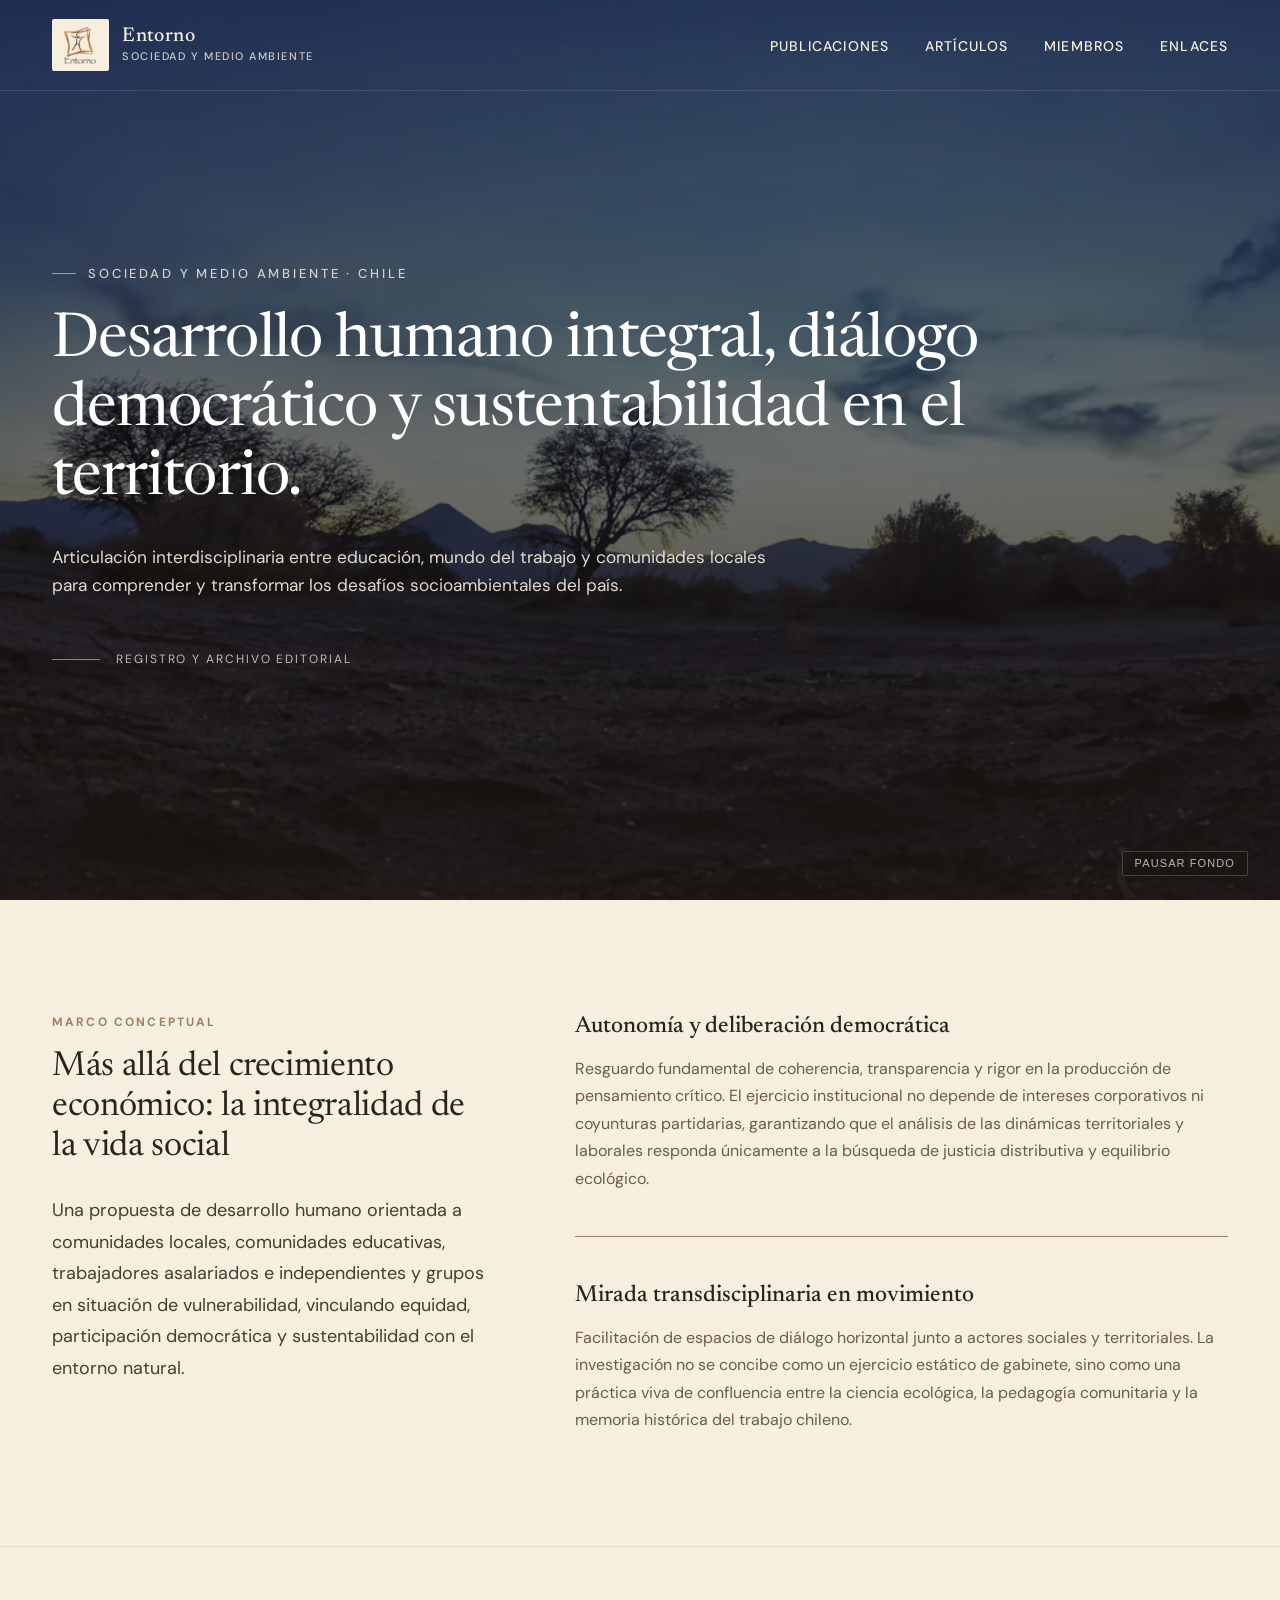
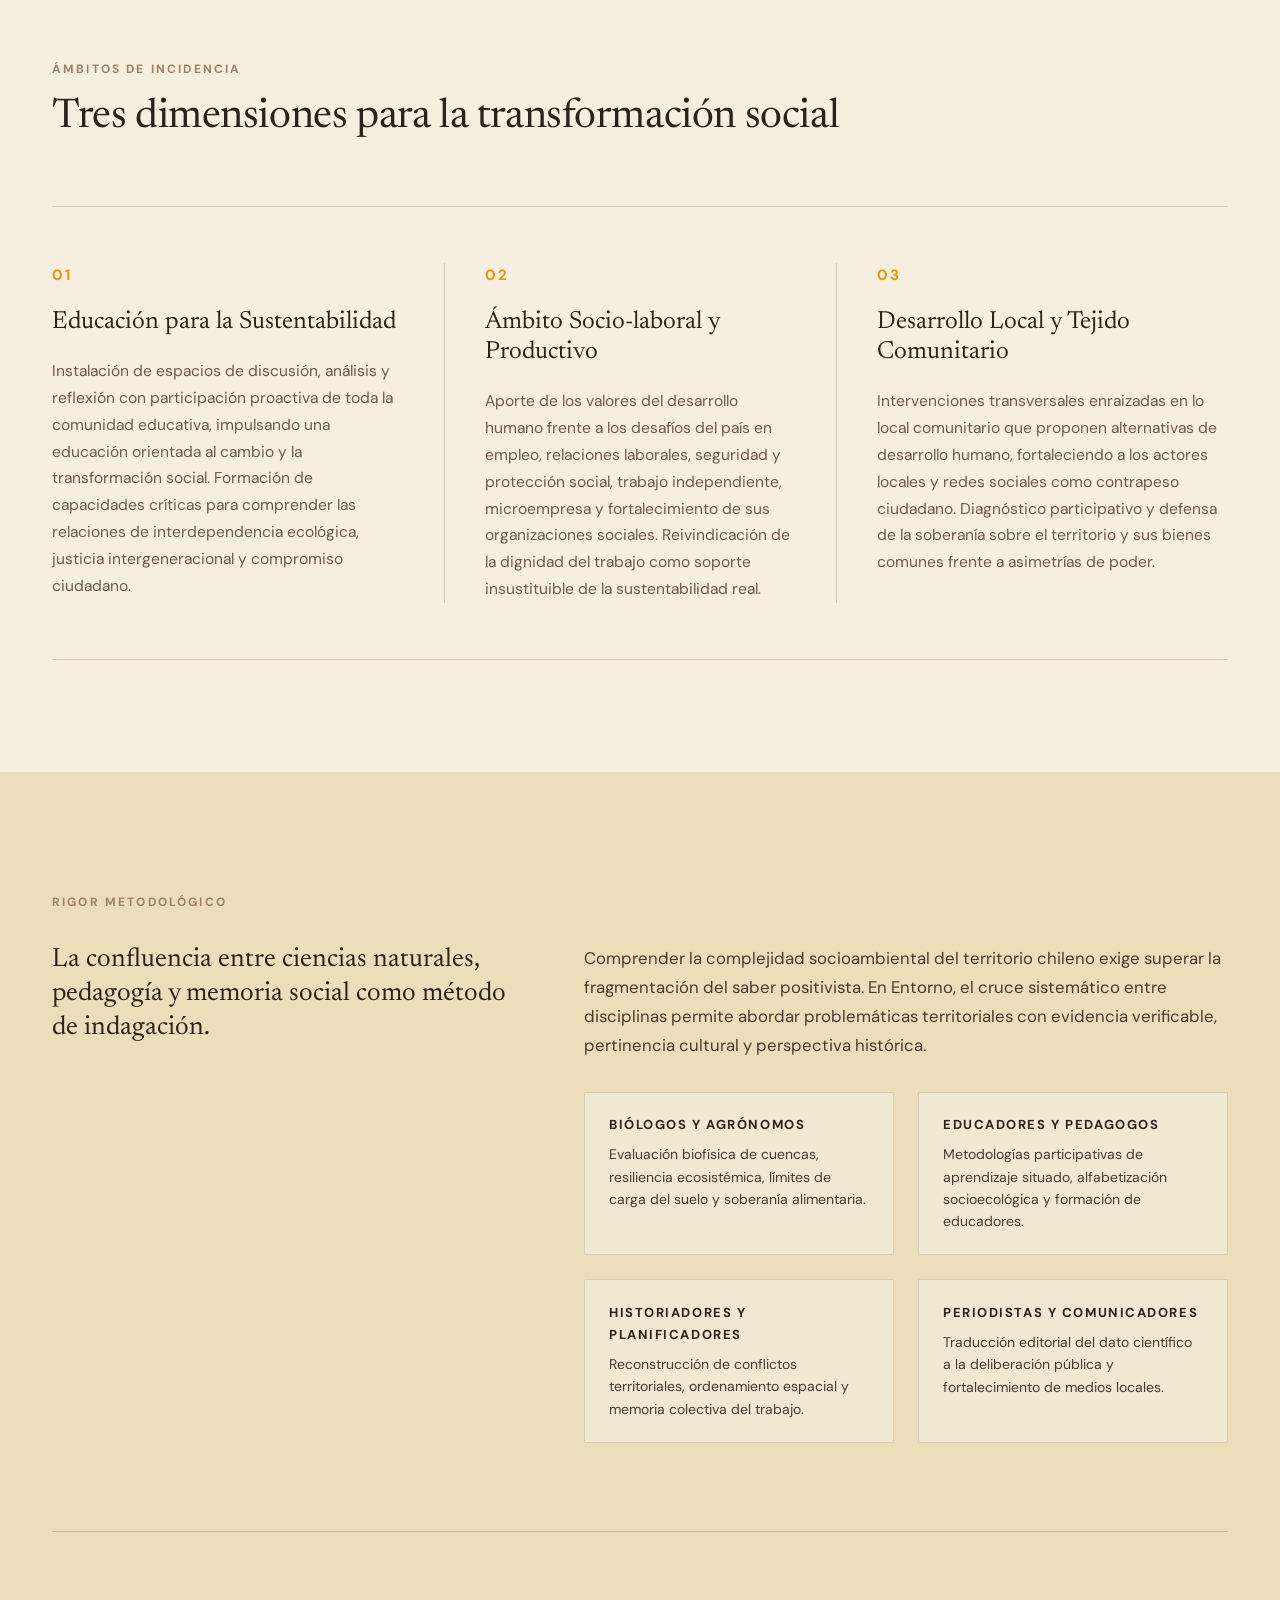
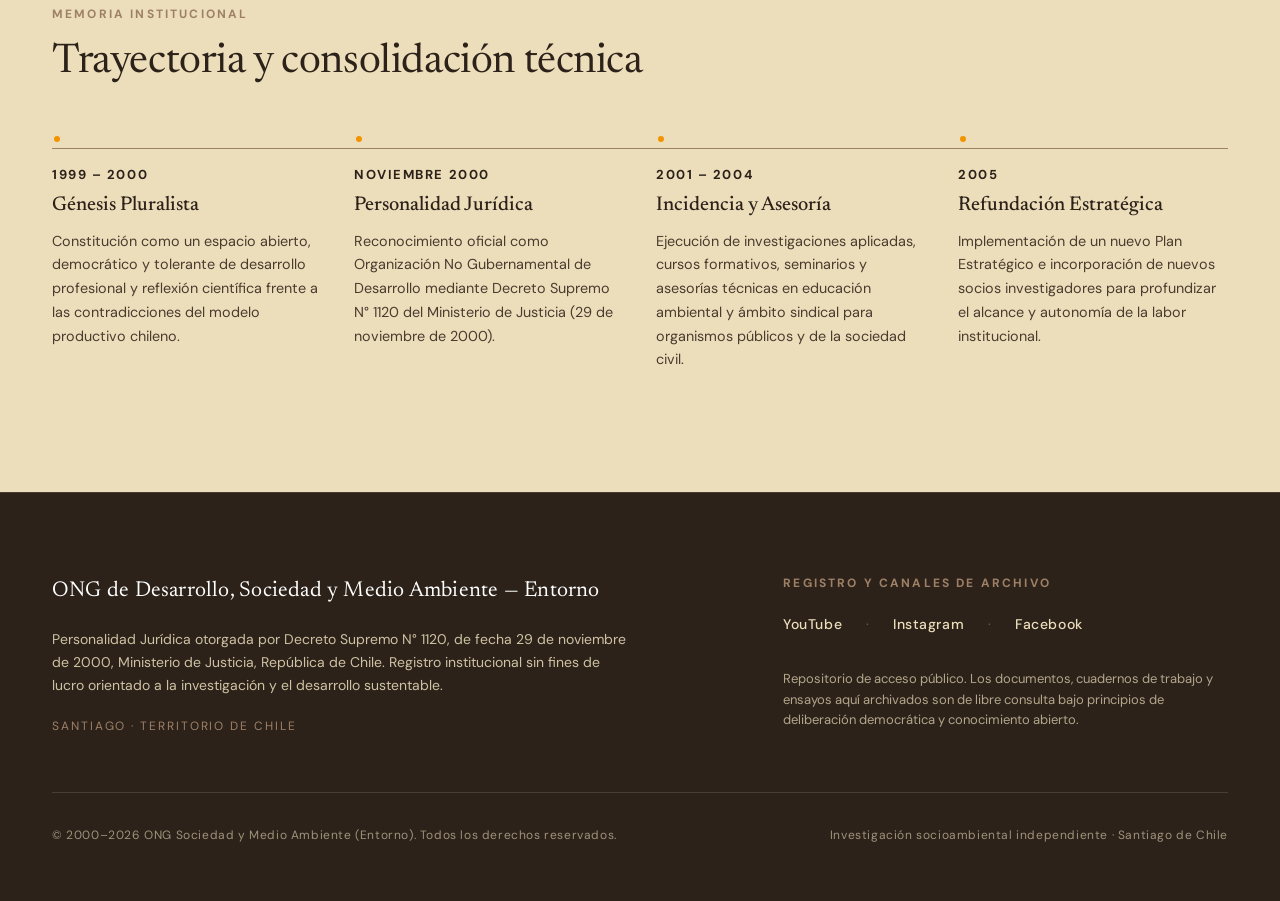
==== index.html @ 9762e9a4 "feat: sitio web estatico editorial para ONG Sociedad y Medio Ambiente (Entorno)" ====
<!DOCTYPE html>
<html lang="es">
<head>
  <meta charset="UTF-8">
  <meta name="viewport" content="width=device-width, initial-scale=1.0">
  <title>Entorno — ONG Sociedad y Medio Ambiente · Chile</title>
  <meta name="description" content="Espacio técnico y humano de articulación interdisciplinaria entre educación, mundo del trabajo y comunidades locales para la sustentabilidad y el desarrollo humano en Chile.">
  <link rel="stylesheet" href="css/estilos.css">
</head>
<body>

  <!-- Enlace accesible de salto al contenido -->
  <a href="#contenido-principal" class="skip-link">Saltar al contenido principal</a>

  <!-- NAVEGACIÓN STICKY CAMALEÓNICA -->
  <header class="header-editorial header-hero" role="banner">
    <div class="contenedor nav-inner">
      <a href="index.html" class="nav-marca" aria-label="Entorno - Sociedad y Medio Ambiente Chile, ir al inicio">
        <div class="placa-logo">
          <img src="imagenes/logo.png" alt="Logotipo Entorno Sociedad y Medio Ambiente" class="logo-entorno" width="38" height="42">
        </div>
        <div class="nombre-institucional">
          <span class="sigla-entorno">Entorno</span>
          <span class="leyenda-entorno">Sociedad y Medio Ambiente</span>
        </div>
      </a>

      <!-- Botón menú móvil -->
      <button class="btn-menu-movil" aria-label="Abrir menú de navegación" aria-expanded="false" aria-controls="menu-principal">
        <span></span>
        <span></span>
        <span></span>
      </button>

      <!-- Enlaces de navegación institucional -->
      <nav id="menu-principal" aria-label="Navegación principal">
        <ul class="nav-lista">
          <li><a href="publicaciones.html" class="nav-enlace">Publicaciones</a></li>
          <li><a href="articulos.html" class="nav-enlace">Artículos</a></li>
          <li><a href="miembros.html" class="nav-enlace">Miembros</a></li>
          <li><a href="enlaces.html" class="nav-enlace">Enlaces</a></li>
        </ul>
      </nav>
    </div>
  </header>

  <!-- CONTENIDO PRINCIPAL: 5 ACTOS -->
  <main id="contenido-principal">

    <!-- ACTO I: APERTURA ATMOSFÉRICA (HERO 100svh) -->
    <section class="seccion-hero" aria-label="Apertura institucional">
      <div class="hero-video-contenedor">
        <video class="hero-video" autoplay muted loop playsinline poster="">
          <source src="videos/san-pedro.webm" type="video/webm">
          Su navegador no soporta la reproducción de video HTML5.
        </video>
        <div class="hero-velo" aria-hidden="true"></div>
      </div>

      <div class="contenedor hero-contenido">
        <span class="hero-sobretitulo">SOCIEDAD Y MEDIO AMBIENTE · CHILE</span>
        <h1 class="hero-titular">
          Desarrollo humano integral, diálogo democrático y sustentabilidad en el territorio.
        </h1>
        <p class="hero-bajada">
          Articulación interdisciplinaria entre educación, mundo del trabajo y comunidades locales para comprender y transformar los desafíos socioambientales del país.
        </p>

        <div class="hero-indicador-lectura" aria-hidden="true">
          <span class="linea-indicador"></span>
          <span>Registro y archivo editorial</span>
        </div>
      </div>

      <!-- Control accesible para pausar/reanudar video -->
      <button id="btn-video-toggle" class="btn-video-control" aria-label="Pausar video de fondo">
        Pausar fondo
      </button>
    </section>

    <!-- ACTO II: MARCO CONCEPTUAL (Misión y Visión sin autorreferencialidad) -->
    <section class="seccion-marco" aria-labelledby="titulo-marco">
      <div class="contenedor">
        <div class="grid-marco">
          
          <!-- Columna izquierda: El Horizonte (Misión) -->
          <div class="col-horizonte">
            <span class="sobretitulo-editorial">MARCO CONCEPTUAL</span>
            <h2 id="titulo-marco" class="titulo-horizonte">
              Más allá del crecimiento económico: la integralidad de la vida social
            </h2>
            <p class="texto-mision-sintesis">
              Una propuesta de desarrollo humano orientada a comunidades locales, comunidades educativas, trabajadores asalariados e independientes y grupos en situación de vulnerabilidad, vinculando equidad, participación democrática y sustentabilidad con el entorno natural.
            </p>
          </div>

          <!-- Columna derecha: El Enfoque (Visión) -->
          <div class="col-enfoque">
            <div class="bloque-enfoque">
              <h3 class="titulo-enfoque">Autonomía y deliberación democrática</h3>
              <p class="texto-enfoque">
                Resguardo fundamental de coherencia, transparencia y rigor en la producción de pensamiento crítico. El ejercicio institucional no depende de intereses corporativos ni coyunturas partidarias, garantizando que el análisis de las dinámicas territoriales y laborales responda únicamente a la búsqueda de justicia distributiva y equilibrio ecológico.
              </p>
            </div>

            <div class="bloque-enfoque">
              <h3 class="titulo-enfoque">Mirada transdisciplinaria en movimiento</h3>
              <p class="texto-enfoque">
                Facilitación de espacios de diálogo horizontal junto a actores sociales y territoriales. La investigación no se concibe como un ejercicio estático de gabinete, sino como una práctica viva de confluencia entre la ciencia ecológica, la pedagogía comunitaria y la memoria histórica del trabajo chileno.
              </p>
            </div>
          </div>

        </div>
      </div>
    </section>

    <!-- ACTO III: ÁMBITOS DE INCIDENCIA (Los 3 Objetivos Estratégicos) -->
    <section class="seccion-incidencia" aria-labelledby="titulo-incidencia">
      <div class="contenedor">
        <div class="cabecera-seccion">
          <span class="sobretitulo-editorial">ÁMBITOS DE INCIDENCIA</span>
          <h2 id="titulo-incidencia" class="titulo-seccion">
            Tres dimensiones para la transformación social
          </h2>
        </div>

        <div class="triptico-incidencia">
          
          <!-- Dimensión 01 -->
          <article class="col-incidencia">
            <span class="num-incidencia">01</span>
            <h3 class="titulo-incidencia">Educación para la Sustentabilidad</h3>
            <p class="texto-incidencia">
              Instalación de espacios de discusión, análisis y reflexión con participación proactiva de toda la comunidad educativa, impulsando una educación orientada al cambio y la transformación social. Formación de capacidades críticas para comprender las relaciones de interdependencia ecológica, justicia intergeneracional y compromiso ciudadano.
            </p>
          </article>

          <!-- Dimensión 02 -->
          <article class="col-incidencia">
            <span class="num-incidencia">02</span>
            <h3 class="titulo-incidencia">Ámbito Socio-laboral y Productivo</h3>
            <p class="texto-incidencia">
              Aporte de los valores del desarrollo humano frente a los desafíos del país en empleo, relaciones laborales, seguridad y protección social, trabajo independiente, microempresa y fortalecimiento de sus organizaciones sociales. Reivindicación de la dignidad del trabajo como soporte insustituible de la sustentabilidad real.
            </p>
          </article>

          <!-- Dimensión 03 -->
          <article class="col-incidencia">
            <span class="num-incidencia">03</span>
            <h3 class="titulo-incidencia">Desarrollo Local y Tejido Comunitario</h3>
            <p class="texto-incidencia">
              Intervenciones transversales enraizadas en lo local comunitario que proponen alternativas de desarrollo humano, fortaleciendo a los actores locales y redes sociales como contrapeso ciudadano. Diagnóstico participativo y defensa de la soberanía sobre el territorio y sus bienes comunes frente a asimetrías de poder.
            </p>
          </article>

        </div>
      </div>
    </section>

    <!-- ACTO IV: CONVERGENCIA DISCIPLINARIA Y TRAYECTORIA (Historia) -->
    <section class="seccion-historia" aria-labelledby="titulo-historia">
      <div class="contenedor">
        
        <!-- Bloque Superior: Convergencia Interdisciplinaria -->
        <div class="bloque-convergencia">
          <span class="sobretitulo-editorial">RIGOR METODOLÓGICO</span>
          <div class="grid-convergencia">
            <div>
              <h2 id="titulo-historia" class="texto-convergencia-intro">
                La confluencia entre ciencias naturales, pedagogía y memoria social como método de indagación.
              </h2>
            </div>
            <div>
              <p style="font-size: 1.05rem; line-height: 1.72; color: var(--tinta-secundaria); margin-bottom: 2rem;">
                Comprender la complejidad socioambiental del territorio chileno exige superar la fragmentación del saber positivista. En Entorno, el cruce sistemático entre disciplinas permite abordar problemáticas territoriales con evidencia verificable, pertinencia cultural y perspectiva histórica.
              </p>

              <div class="disciplinas-mosaico">
                <div class="item-disciplina">
                  <h3 class="item-disciplina-titulo">Biólogos y Agrónomos</h3>
                  <p class="item-disciplina-desc">Evaluación biofísica de cuencas, resiliencia ecosistémica, límites de carga del suelo y soberanía alimentaria.</p>
                </div>
                <div class="item-disciplina">
                  <h3 class="item-disciplina-titulo">Educadores y Pedagogos</h3>
                  <p class="item-disciplina-desc">Metodologías participativas de aprendizaje situado, alfabetización socioecológica y formación de educadores.</p>
                </div>
                <div class="item-disciplina">
                  <h3 class="item-disciplina-titulo">Historiadores y Planificadores</h3>
                  <p class="item-disciplina-desc">Reconstrucción de conflictos territoriales, ordenamiento espacial y memoria colectiva del trabajo.</p>
                </div>
                <div class="item-disciplina">
                  <h3 class="item-disciplina-titulo">Periodistas y Comunicadores</h3>
                  <p class="item-disciplina-desc">Traducción editorial del dato científico a la deliberación pública y fortalecimiento de medios locales.</p>
                </div>
              </div>
            </div>
          </div>
        </div>

        <!-- Bloque Inferior: Línea de Tiempo Institucional -->
        <div class="bloque-trayectoria">
          <span class="sobretitulo-editorial">MEMORIA INSTITUCIONAL</span>
          <h2 class="titulo-seccion" style="margin-bottom: 1rem;">
            Trayectoria y consolidación técnica
          </h2>

          <div class="timeline-editorial">
            
            <!-- Hito 1 -->
            <div class="hito-item">
              <span class="hito-punto" aria-hidden="true"></span>
              <time class="hito-epoca">1999 – 2000</time>
              <h3 class="hito-titulo">Génesis Pluralista</h3>
              <p class="hito-desc">
                Constitución como un espacio abierto, democrático y tolerante de desarrollo profesional y reflexión científica frente a las contradicciones del modelo productivo chileno.
              </p>
            </div>

            <!-- Hito 2 -->
            <div class="hito-item">
              <span class="hito-punto" aria-hidden="true"></span>
              <time class="hito-epoca">Noviembre 2000</time>
              <h3 class="hito-titulo">Personalidad Jurídica</h3>
              <p class="hito-desc">
                Reconocimiento oficial como Organización No Gubernamental de Desarrollo mediante Decreto Supremo N° 1120 del Ministerio de Justicia (29 de noviembre de 2000).
              </p>
            </div>

            <!-- Hito 3 -->
            <div class="hito-item">
              <span class="hito-punto" aria-hidden="true"></span>
              <time class="hito-epoca">2001 – 2004</time>
              <h3 class="hito-titulo">Incidencia y Asesoría</h3>
              <p class="hito-desc">
                Ejecución de investigaciones aplicadas, cursos formativos, seminarios y asesorías técnicas en educación ambiental y ámbito sindical para organismos públicos y de la sociedad civil.
              </p>
            </div>

            <!-- Hito 4 -->
            <div class="hito-item">
              <span class="hito-punto" aria-hidden="true"></span>
              <time class="hito-epoca">2005</time>
              <h3 class="hito-titulo">Refundación Estratégica</h3>
              <p class="hito-desc">
                Implementación de un nuevo Plan Estratégico e incorporación de nuevos socios investigadores para profundizar el alcance y autonomía de la labor institucional.
              </p>
            </div>

          </div>
        </div>

      </div>
    </section>

  </main>

  <!-- ACTO V: COLOFÓN INSTITUCIONAL (Footer) -->
  <footer class="colofon-institucional" role="contentinfo">
    <div class="contenedor">
      <div class="grid-colofon">
        
        <!-- Izquierda: Identidad legal y referencia jurídica -->
        <div class="colofon-legal">
          <p class="colofon-nombre-legal">ONG de Desarrollo, Sociedad y Medio Ambiente — Entorno</p>
          <p class="colofon-decreto">
            Personalidad Jurídica otorgada por Decreto Supremo N° 1120, de fecha 29 de noviembre de 2000, Ministerio de Justicia, República de Chile. Registro institucional sin fines de lucro orientado a la investigación y el desarrollo sustentable.
          </p>
          <span class="colofon-ubicacion">Santiago · Territorio de Chile</span>
        </div>

        <!-- Derecha: Enlaces textuales sobrios a registros y archivo -->
        <div class="colofon-archivo">
          <span class="colofon-archivo-titulo">Registro y Canales de Archivo</span>
          <ul class="colofon-enlaces-lista">
            <li>
              <a href="https://www.youtube.com" target="_blank" rel="noopener noreferrer" class="colofon-enlace">YouTube</a>
            </li>
            <li class="colofon-separador-textual" aria-hidden="true">·</li>
            <li>
              <a href="https://www.instagram.com" target="_blank" rel="noopener noreferrer" class="colofon-enlace">Instagram</a>
            </li>
            <li class="colofon-separador-textual" aria-hidden="true">·</li>
            <li>
              <a href="https://www.facebook.com/ongentorno" target="_blank" rel="noopener noreferrer" class="colofon-enlace">Facebook</a>
            </li>
          </ul>
          <p class="colofon-declaracion">
            Repositorio de acceso público. Los documentos, cuadernos de trabajo y ensayos aquí archivados son de libre consulta bajo principios de deliberación democrática y conocimiento abierto.
          </p>
        </div>

      </div>

      <div class="colofon-inferior">
        <span>© 2000–2026 ONG Sociedad y Medio Ambiente (Entorno). Todos los derechos reservados.</span>
        <span>Investigación socioambiental independiente · Santiago de Chile</span>
      </div>
    </div>
  </footer>

  <script src="js/script.js"></script>
</body>
</html>
---- css/estilos.css ----
/* ==========================================================================
   ONG SOCIEDAD Y MEDIO AMBIENTE (ENTORNO) — CHILE
   Sistema de Diseño Editorial e Institucional
   ========================================================================== */

/* --------------------------------------------------------------------------
   01. FUENTES TIPOGRÁFICAS (Google Fonts)
   - Newsreader: Titulares y tesis narrativas (400, 500, regular e itálica)
   - DM Sans: Menú, cuerpo de lectura, metadatos y colofón (400, 500, 700)
   -------------------------------------------------------------------------- */
@import url('https://fonts.googleapis.com/css2?family=DM+Sans:ital,opsz,wght@0,9..40,400;0,9..40,500;0,9..40,700;1,9..40,400;1,9..40,500&family=Newsreader:ital,opsz,wght@0,6..72,400;0,6..72,500;1,6..72,400;1,6..72,500&display=swap');

/* --------------------------------------------------------------------------
   02. VARIABLES Y SISTEMA CROMÁTICO
   -------------------------------------------------------------------------- */
:root {
  /* Paleta cromática oficial */
  --bg-papel: #F6EFE0;
  --bg-beige: #ECDEBB;
  --tinta-oscura: #2C221A;
  --cafe-estructura: #9E8066;
  --naranja-acento: #F29400;
  --velo-hero: rgba(28, 22, 17, 0.56);

  /* Derivados tonales y estructurales */
  --tinta-secundaria: #4A3B2F;
  --tinta-atenuada: #6E5A4B;
  --linea-fina: rgba(158, 128, 102, 0.35);
  --linea-suave: rgba(158, 128, 102, 0.18);
  --linea-oscura: rgba(44, 34, 26, 0.2);
  --nav-scrolled-bg: rgba(246, 239, 224, 0.94);
  --placa-borde: rgba(158, 128, 102, 0.28);

  /* Tipografía */
  --font-serif: 'Newsreader', Georgia, Garamond, serif;
  --font-sans: 'DM Sans', -apple-system, BlinkMacSystemFont, 'Segoe UI', Roboto, Helvetica, Arial, sans-serif;

  /* Contenedores y ritmos espaciales */
  --container-ancho: 1240px;
  --container-pad: 2rem;
  --nav-altura: 78px;
  --transicion-base: 0.35s cubic-bezier(0.16, 1, 0.3, 1);
}

/* --------------------------------------------------------------------------
   03. RESET Y ESTILOS BASE
   -------------------------------------------------------------------------- */
*, *::before, *::after {
  box-sizing: border-box;
  margin: 0;
  padding: 0;
}

html {
  font-size: 16px;
  scroll-behavior: smooth;
  -webkit-text-size-adjust: 100%;
}

body {
  background-color: var(--bg-papel);
  color: var(--tinta-oscura);
  font-family: var(--font-sans);
  font-size: 1.0625rem;
  line-height: 1.68;
  font-weight: 400;
  text-rendering: optimizeLegibility;
  -webkit-font-smoothing: antialiased;
  -moz-osx-font-smoothing: grayscale;
}

img, video {
  max-width: 100%;
  height: auto;
  display: block;
}

a {
  color: inherit;
  text-decoration: none;
  transition: color var(--transicion-base);
}

/* Contenedor centralizado */
.contenedor {
  width: 100%;
  max-width: var(--container-ancho);
  margin-left: auto;
  margin-right: auto;
  padding-left: var(--container-pad);
  padding-right: var(--container-pad);
}

/* Enlace accesible para saltar al contenido principal */
.skip-link {
  position: absolute;
  top: -100px;
  left: 1.5rem;
  background-color: var(--tinta-oscura);
  color: var(--bg-papel);
  padding: 0.75rem 1.25rem;
  z-index: 9999;
  font-size: 0.875rem;
  font-weight: 500;
  border-radius: 2px;
  transition: top 0.2s ease;
}

.skip-link:focus {
  top: 1.5rem;
}

/* --------------------------------------------------------------------------
   04. NAVEGACIÓN STICKY CAMALEÓNICA
   -------------------------------------------------------------------------- */
.header-editorial {
  position: fixed;
  top: 0;
  left: 0;
  right: 0;
  z-index: 1000;
  width: 100%;
  transition: background-color var(--transicion-base),
              border-color var(--transicion-base),
              backdrop-filter var(--transicion-base),
              padding var(--transicion-base),
              box-shadow var(--transicion-base);
  padding: 1.2rem 0;
  border-bottom: 1px solid transparent;
}

.header-editorial .nav-inner {
  display: flex;
  align-items: center;
  justify-content: space-between;
}

/* Logo institucional y placa editorial */
.nav-marca {
  display: inline-flex;
  align-items: center;
  gap: 0.85rem;
  text-decoration: none;
}

.placa-logo {
  display: inline-flex;
  align-items: center;
  justify-content: center;
  background-color: var(--bg-papel);
  border-radius: 2px;
  padding: 6px 10px;
  border: 1px solid var(--placa-borde);
  box-shadow: 0 1px 3px rgba(44, 34, 26, 0.08);
  transition: background-color var(--transicion-base),
              border-color var(--transicion-base),
              box-shadow var(--transicion-base);
}

.logo-entorno {
  height: 38px;
  width: auto;
  display: block;
  transition: filter var(--transicion-base);
}

.nombre-institucional {
  display: flex;
  flex-direction: column;
}

.sigla-entorno {
  font-family: var(--font-serif);
  font-size: 1.25rem;
  font-weight: 500;
  line-height: 1.1;
  letter-spacing: 0.02em;
}

.leyenda-entorno {
  font-size: 0.6875rem;
  text-transform: uppercase;
  letter-spacing: 0.14em;
  font-weight: 500;
  opacity: 0.8;
}

/* Lista de navegación */
.nav-lista {
  display: flex;
  align-items: center;
  gap: 2.25rem;
  list-style: none;
}

.nav-enlace {
  font-family: var(--font-sans);
  font-size: 0.875rem;
  font-weight: 500;
  text-transform: uppercase;
  letter-spacing: 0.08em;
  position: relative;
  padding: 0.5rem 0;
  transition: color var(--transicion-base);
}

/* Indicador sutil de hover y activo (punto o subrayado fino en naranja) */
.nav-enlace::after {
  content: '';
  position: absolute;
  bottom: 0;
  left: 0;
  width: 0;
  height: 2px;
  background-color: var(--naranja-acento);
  transition: width var(--transicion-base);
}

.nav-enlace:hover::after,
.nav-enlace.activo::after {
  width: 100%;
}

.nav-enlace.activo {
  font-weight: 700;
}

/* Estado transparente sobre Hero (por defecto en index.html) */
.header-hero {
  background-color: transparent;
  border-bottom: 1px solid rgba(246, 239, 224, 0.12);
  color: #F6EFE0;
}

.header-hero .placa-logo {
  background-color: var(--bg-papel);
  border-color: rgba(246, 239, 224, 0.3);
}

.header-hero .logo-entorno {
  /* Sobre la placa clara del hero el logo se mantiene limpio */
}

.header-hero .nav-enlace {
  color: #F6EFE0;
}

.header-hero .nav-enlace:hover {
  color: #FFFFFF;
}

/* Estado camaleónico activado al scroll (o por defecto en páginas internas) */
.header-scrolled {
  background-color: var(--nav-scrolled-bg);
  backdrop-filter: blur(10px);
  -webkit-backdrop-filter: blur(10px);
  border-bottom: 1px solid var(--linea-fina);
  padding: 0.75rem 0;
  color: var(--tinta-oscura);
  box-shadow: 0 4px 20px rgba(44, 34, 26, 0.04);
}

.header-scrolled .placa-logo {
  background-color: transparent;
  border-color: transparent;
  box-shadow: none;
  padding: 2px 4px;
}

.header-scrolled .logo-entorno {
  /* Fusión invisible de su fondo blanco con el papel */
  mix-blend-mode: multiply;
}

.header-scrolled .nav-enlace {
  color: var(--tinta-oscura);
}

.header-scrolled .nav-enlace:hover {
  color: var(--naranja-acento);
}

/* Botón menú móvil (hamburguesa editorial) */
.btn-menu-movil {
  display: none;
  background: transparent;
  border: 1px solid currentColor;
  border-radius: 2px;
  padding: 0.5rem 0.65rem;
  color: inherit;
  cursor: pointer;
  flex-direction: column;
  gap: 4px;
  align-items: center;
  justify-content: center;
  transition: opacity var(--transicion-base);
}

.btn-menu-movil span {
  display: block;
  width: 20px;
  height: 2px;
  background-color: currentColor;
  transition: transform var(--transicion-base), opacity var(--transicion-base);
}

/* --------------------------------------------------------------------------
   05. ACTO I — APERTURA ATMOSFÉRICA (HERO 100svh)
   -------------------------------------------------------------------------- */
.seccion-hero {
  position: relative;
  min-height: 100svh;
  width: 100%;
  display: flex;
  align-items: center;
  justify-content: flex-start;
  overflow: hidden;
  background-color: #1c1611;
  color: #F6EFE0;
}

.hero-video-contenedor {
  position: absolute;
  inset: 0;
  width: 100%;
  height: 100%;
  z-index: 0;
  overflow: hidden;
}

.hero-video {
  width: 100%;
  height: 100%;
  object-fit: cover;
  object-position: center 40%;
  filter: brightness(0.92) contrast(1.05);
}

.hero-velo {
  position: absolute;
  inset: 0;
  z-index: 1;
  background: linear-gradient(
    180deg,
    rgba(28, 22, 17, 0.48) 0%,
    rgba(28, 22, 17, 0.58) 50%,
    rgba(28, 22, 17, 0.88) 100%
  );
}

.hero-contenido {
  position: relative;
  z-index: 2;
  width: 100%;
  padding-top: 6rem;
  padding-bottom: 4rem;
}

.hero-sobretitulo {
  font-family: var(--font-sans);
  font-size: 0.8125rem;
  font-weight: 500;
  text-transform: uppercase;
  letter-spacing: 0.22em;
  color: rgba(246, 239, 224, 0.82);
  margin-bottom: 1.5rem;
  display: flex;
  align-items: center;
  gap: 0.75rem;
}

.hero-sobretitulo::before {
  content: '';
  display: inline-block;
  width: 24px;
  height: 1px;
  background-color: var(--naranja-acento);
}

.hero-titular {
  font-family: var(--font-serif);
  font-weight: 400;
  font-size: clamp(2.25rem, 4.8vw, 4.25rem);
  line-height: 1.12;
  letter-spacing: -0.015em;
  color: #FFFFFF;
  max-width: 960px;
  margin-bottom: 1.75rem;
}

.hero-titular em {
  font-style: italic;
  font-weight: 400;
  color: #F6EFE0;
}

.hero-bajada {
  font-family: var(--font-sans);
  font-size: clamp(1.0625rem, 1.35vw, 1.25rem);
  font-weight: 400;
  line-height: 1.65;
  color: rgba(246, 239, 224, 0.9);
  max-width: 720px;
  margin-bottom: 2.5rem;
}

/* Indicador de lectura sobrio (cero botones de llamada a la acción) */
.hero-indicador-lectura {
  display: inline-flex;
  align-items: center;
  gap: 1rem;
  font-size: 0.75rem;
  text-transform: uppercase;
  letter-spacing: 0.16em;
  color: rgba(246, 239, 224, 0.75);
}

.linea-indicador {
  width: 48px;
  height: 1px;
  background-color: var(--cafe-estructura);
  position: relative;
  overflow: hidden;
}

.linea-indicador::after {
  content: '';
  position: absolute;
  top: 0;
  left: -100%;
  width: 100%;
  height: 100%;
  background-color: var(--naranja-acento);
  animation: pulsoLinea 2.8s infinite ease-in-out;
}

@keyframes pulsoLinea {
  0% { left: -100%; }
  50% { left: 0%; }
  100% { left: 100%; }
}

/* Control accesible de video para reducción de movimiento */
.btn-video-control {
  position: absolute;
  bottom: 1.5rem;
  right: var(--container-pad);
  z-index: 3;
  background: rgba(28, 22, 17, 0.6);
  border: 1px solid rgba(246, 239, 224, 0.2);
  color: rgba(246, 239, 224, 0.75);
  font-size: 0.6875rem;
  letter-spacing: 0.1em;
  text-transform: uppercase;
  padding: 0.35rem 0.75rem;
  border-radius: 2px;
  cursor: pointer;
  backdrop-filter: blur(4px);
  transition: color var(--transicion-base), border-color var(--transicion-base);
}

.btn-video-control:hover {
  color: #FFFFFF;
  border-color: rgba(246, 239, 224, 0.5);
}

/* --------------------------------------------------------------------------
   06. ACTO II — MARCO CONCEPTUAL (Misión y Visión sin autorreferencialidad)
   -------------------------------------------------------------------------- */
.seccion-marco {
  background-color: var(--bg-papel);
  padding: 7rem 0;
  position: relative;
}

.grid-marco {
  display: grid;
  grid-template-columns: 1fr;
  gap: 3.5rem;
}

@media (min-width: 992px) {
  .grid-marco {
    grid-template-columns: 4fr 6fr;
    gap: 5.5rem;
    align-items: start;
  }
}

/* Columna izquierda (El Horizonte) */
.col-horizonte {
  position: relative;
}

.sobretitulo-editorial {
  font-family: var(--font-sans);
  font-size: 0.75rem;
  font-weight: 700;
  text-transform: uppercase;
  letter-spacing: 0.18em;
  color: var(--cafe-estructura);
  margin-bottom: 1rem;
  display: block;
}

.titulo-horizonte {
  font-family: var(--font-serif);
  font-size: clamp(1.85rem, 2.7vw, 2.6rem);
  font-weight: 400;
  line-height: 1.15;
  letter-spacing: -0.01em;
  color: var(--tinta-oscura);
  margin-bottom: 1.75rem;
}

.texto-mision-sintesis {
  font-size: 1.125rem;
  line-height: 1.75;
  color: var(--tinta-secundaria);
}

/* Columna derecha (El Enfoque - Visión) */
.col-enfoque {
  display: flex;
  flex-direction: column;
  gap: 2.75rem;
}

.bloque-enfoque {
  position: relative;
  padding-left: 0;
}

.bloque-enfoque + .bloque-enfoque {
  padding-top: 2.75rem;
  border-top: 1px solid var(--cafe-estructura);
}

.titulo-enfoque {
  font-family: var(--font-serif);
  font-size: 1.45rem;
  font-weight: 500;
  line-height: 1.25;
  color: var(--tinta-oscura);
  margin-bottom: 0.85rem;
  display: flex;
  align-items: baseline;
  gap: 0.5rem;
}

.texto-enfoque {
  font-size: 1rem;
  line-height: 1.72;
  color: var(--tinta-atenuada);
}

/* --------------------------------------------------------------------------
   07. ACTO III — ÁMBITOS DE INCIDENCIA (Los 3 Objetivos Estratégicos)
   -------------------------------------------------------------------------- */
.seccion-incidencia {
  background-color: var(--bg-papel);
  padding: 7rem 0;
  border-top: 1px solid var(--linea-suave);
}

.cabecera-seccion {
  margin-bottom: 4rem;
}

.titulo-seccion {
  font-family: var(--font-serif);
  font-size: clamp(2rem, 3.2vw, 2.85rem);
  font-weight: 400;
  line-height: 1.14;
  letter-spacing: -0.01em;
  color: var(--tinta-oscura);
  margin-top: 0.5rem;
}

.triptico-incidencia {
  display: grid;
  grid-template-columns: 1fr;
  gap: 3rem;
  border-top: 1px solid var(--linea-fina);
  border-bottom: 1px solid var(--linea-fina);
  padding: 3.5rem 0;
}

@media (min-width: 992px) {
  .triptico-incidencia {
    grid-template-columns: repeat(3, 1fr);
    gap: 0;
  }

  .col-incidencia {
    padding: 0 2.5rem;
    position: relative;
  }

  .col-incidencia:first-child {
    padding-left: 0;
  }

  .col-incidencia:last-child {
    padding-right: 0;
  }

  .col-incidencia + .col-incidencia {
    border-left: 1px solid var(--linea-fina);
  }
}

.num-incidencia {
  font-family: var(--font-sans);
  font-size: 0.9375rem;
  font-weight: 700;
  letter-spacing: 0.1em;
  color: var(--naranja-acento);
  display: block;
  margin-bottom: 1.25rem;
}

.titulo-incidencia {
  font-family: var(--font-serif);
  font-size: 1.55rem;
  font-weight: 400;
  line-height: 1.22;
  color: var(--tinta-oscura);
  margin-bottom: 1.25rem;
}

.texto-incidencia {
  font-size: 0.975rem;
  line-height: 1.72;
  color: var(--tinta-atenuada);
}

/* --------------------------------------------------------------------------
   08. ACTO IV — CONVERGENCIA DISCIPLINARIA Y TRAYECTORIA (Historia)
   -------------------------------------------------------------------------- */
.seccion-historia {
  background-color: var(--bg-beige);
  padding: 7.5rem 0;
  color: var(--tinta-oscura);
}

/* Bloque Superior: Convergencia Interdisciplinaria */
.bloque-convergencia {
  margin-bottom: 5.5rem;
}

.grid-convergencia {
  display: grid;
  grid-template-columns: 1fr;
  gap: 2.5rem;
  margin-top: 2rem;
}

@media (min-width: 992px) {
  .grid-convergencia {
    grid-template-columns: 5fr 7fr;
    gap: 4.5rem;
    align-items: start;
  }
}

.texto-convergencia-intro {
  font-family: var(--font-serif);
  font-size: 1.65rem;
  font-weight: 400;
  line-height: 1.28;
  color: var(--tinta-oscura);
}

.disciplinas-mosaico {
  display: grid;
  grid-template-columns: 1fr;
  gap: 1.5rem;
}

@media (min-width: 640px) {
  .disciplinas-mosaico {
    grid-template-columns: 1fr 1fr;
  }
}

.item-disciplina {
  background-color: rgba(246, 239, 224, 0.6);
  border: 1px solid rgba(158, 128, 102, 0.28);
  border-radius: 2px;
  padding: 1.35rem 1.5rem;
}

.item-disciplina-titulo {
  font-family: var(--font-sans);
  font-size: 0.8125rem;
  font-weight: 700;
  text-transform: uppercase;
  letter-spacing: 0.12em;
  color: var(--tinta-oscura);
  margin-bottom: 0.45rem;
}

.item-disciplina-desc {
  font-size: 0.875rem;
  line-height: 1.6;
  color: var(--tinta-secundaria);
}

/* Bloque Inferior: Línea de Tiempo Institucional */
.bloque-trayectoria {
  border-top: 1px solid var(--linea-oscura);
  padding-top: 4.5rem;
}

.timeline-editorial {
  display: grid;
  grid-template-columns: 1fr;
  gap: 2.5rem;
  position: relative;
  margin-top: 3rem;
}

@media (min-width: 992px) {
  .timeline-editorial {
    grid-template-columns: repeat(4, 1fr);
    gap: 2rem;
  }

  .timeline-editorial::before {
    content: '';
    position: absolute;
    top: 14px;
    left: 0;
    right: 0;
    height: 1px;
    background-color: var(--cafe-estructura);
    z-index: 0;
  }
}

.hito-item {
  position: relative;
  z-index: 1;
}

.hito-punto {
  width: 10px;
  height: 10px;
  border-radius: 50%;
  background-color: var(--naranja-acento);
  border: 2px solid var(--bg-beige);
  margin-bottom: 1.25rem;
  display: block;
}

.hito-epoca {
  font-family: var(--font-sans);
  font-size: 0.8125rem;
  font-weight: 700;
  text-transform: uppercase;
  letter-spacing: 0.12em;
  color: var(--tinta-oscura);
  display: block;
  margin-bottom: 0.4rem;
}

.hito-titulo {
  font-family: var(--font-serif);
  font-size: 1.25rem;
  font-weight: 500;
  line-height: 1.25;
  color: var(--tinta-oscura);
  margin-bottom: 0.75rem;
}

.hito-desc {
  font-size: 0.9rem;
  line-height: 1.65;
  color: var(--tinta-secundaria);
}

/* --------------------------------------------------------------------------
   09. ACTO V — COLOFÓN INSTITUCIONAL (Footer)
   -------------------------------------------------------------------------- */
.colofon-institucional {
  background-color: var(--tinta-oscura);
  color: var(--bg-beige);
  padding: 5rem 0 3.5rem;
  border-top: 1px solid rgba(158, 128, 102, 0.25);
  font-size: 0.875rem;
}

.grid-colofon {
  display: grid;
  grid-template-columns: 1fr;
  gap: 3rem;
  padding-bottom: 3.5rem;
  border-bottom: 1px solid rgba(236, 222, 187, 0.15);
}

@media (min-width: 992px) {
  .grid-colofon {
    grid-template-columns: 6fr 4fr;
    gap: 4rem;
    align-items: start;
  }
}

/* Izquierda: Identidad legal y referencia jurídica */
.colofon-legal {
  display: flex;
  flex-direction: column;
  gap: 1.15rem;
}

.colofon-nombre-legal {
  font-family: var(--font-serif);
  font-size: 1.35rem;
  font-weight: 400;
  color: #FFFFFF;
  letter-spacing: 0.01em;
}

.colofon-decreto {
  font-size: 0.875rem;
  line-height: 1.65;
  color: rgba(236, 222, 187, 0.85);
  max-width: 580px;
}

.colofon-ubicacion {
  font-family: var(--font-sans);
  font-size: 0.75rem;
  text-transform: uppercase;
  letter-spacing: 0.16em;
  color: var(--cafe-estructura);
}

/* Derecha: Enlaces textuales a registros y archivo */
.colofon-archivo {
  display: flex;
  flex-direction: column;
  gap: 1.25rem;
}

.colofon-archivo-titulo {
  font-family: var(--font-sans);
  font-size: 0.75rem;
  font-weight: 700;
  text-transform: uppercase;
  letter-spacing: 0.18em;
  color: var(--cafe-estructura);
}

.colofon-enlaces-lista {
  display: flex;
  flex-wrap: wrap;
  align-items: center;
  gap: 1.5rem;
  list-style: none;
}

.colofon-enlace {
  color: var(--bg-beige);
  font-weight: 500;
  letter-spacing: 0.04em;
  padding-bottom: 2px;
  position: relative;
  transition: color var(--transicion-base);
}

.colofon-enlace::after {
  content: '';
  position: absolute;
  bottom: 0;
  left: 0;
  width: 0;
  height: 1px;
  background-color: var(--naranja-acento);
  transition: width var(--transicion-base);
}

.colofon-enlace:hover {
  color: #FFFFFF;
}

.colofon-enlace:hover::after {
  width: 100%;
}

.colofon-separador-textual {
  color: var(--cafe-estructura);
  opacity: 0.6;
}

.colofon-declaracion {
  font-size: 0.8125rem;
  line-height: 1.6;
  color: rgba(236, 222, 187, 0.7);
  margin-top: 0.75rem;
}

/* Sub-pie de colofón */
.colofon-inferior {
  display: flex;
  flex-direction: column;
  gap: 1rem;
  padding-top: 2rem;
  font-size: 0.75rem;
  color: rgba(236, 222, 187, 0.6);
  letter-spacing: 0.05em;
}

@media (min-width: 768px) {
  .colofon-inferior {
    flex-direction: row;
    justify-content: space-between;
    align-items: center;
  }
}

/* --------------------------------------------------------------------------
   10. PÁGINAS INTERNAS — ESTRUCTURAS COMUNES
   -------------------------------------------------------------------------- */
.pagina-interna {
  padding-top: 6.5rem;
  background-color: var(--bg-papel);
  min-height: calc(100vh - 350px);
}

.cabecera-pagina-editorial {
  padding: 4.5rem 0 3.5rem;
  border-bottom: 1px solid var(--linea-fina);
}

.cabecera-pagina-editorial .sobretitulo-editorial {
  color: var(--cafe-estructura);
  margin-bottom: 0.85rem;
}

.titular-pagina {
  font-family: var(--font-serif);
  font-size: clamp(2.25rem, 3.8vw, 3.4rem);
  font-weight: 400;
  line-height: 1.15;
  letter-spacing: -0.015em;
  color: var(--tinta-oscura);
  max-width: 900px;
  margin-bottom: 1.5rem;
}

.bajada-pagina {
  font-size: 1.125rem;
  line-height: 1.7;
  color: var(--tinta-secundaria);
  max-width: 760px;
}

/* --------------------------------------------------------------------------
   11. PÁGINA INTERNA: PUBLICACIONES (publicaciones.html)
   -------------------------------------------------------------------------- */
.seccion-publicaciones {
  padding: 3.5rem 0 6rem;
}

.barra-filtros-editorial {
  display: flex;
  flex-wrap: wrap;
  gap: 0.75rem;
  align-items: center;
  margin-bottom: 3.5rem;
  padding-bottom: 1.5rem;
  border-bottom: 1px solid var(--linea-suave);
}

.etiqueta-filtro-intro {
  font-family: var(--font-sans);
  font-size: 0.75rem;
  font-weight: 700;
  text-transform: uppercase;
  letter-spacing: 0.14em;
  color: var(--cafe-estructura);
  margin-right: 0.5rem;
}

.filtro-btn {
  background: transparent;
  border: 1px solid var(--cafe-estructura);
  border-radius: 2px;
  padding: 0.45rem 1rem;
  font-family: var(--font-sans);
  font-size: 0.8125rem;
  font-weight: 500;
  letter-spacing: 0.04em;
  color: var(--tinta-oscura);
  cursor: pointer;
  transition: all var(--transicion-base);
}

.filtro-btn:hover {
  background-color: var(--bg-beige);
  border-color: var(--tinta-oscura);
}

.filtro-btn.activo {
  background-color: var(--tinta-oscura);
  color: var(--bg-papel);
  border-color: var(--tinta-oscura);
}

.contador-publicaciones {
  margin-left: auto;
  font-size: 0.8125rem;
  color: var(--tinta-atenuada);
  font-style: italic;
  font-family: var(--font-serif);
}

.lista-publicaciones {
  display: flex;
  flex-direction: column;
  gap: 2.5rem;
}

.ficha-publicacion {
  background-color: rgba(246, 239, 224, 0.4);
  border: 1px solid var(--linea-fina);
  border-radius: 2px;
  padding: 2.25rem;
  transition: border-color var(--transicion-base), box-shadow var(--transicion-base);
}

.ficha-publicacion:hover {
  border-color: var(--cafe-estructura);
  box-shadow: 0 4px 18px rgba(44, 34, 26, 0.05);
}

.meta-publicacion {
  display: flex;
  flex-wrap: wrap;
  align-items: center;
  gap: 1rem;
  margin-bottom: 1rem;
  font-size: 0.75rem;
  text-transform: uppercase;
  letter-spacing: 0.12em;
}

.meta-ano {
  font-family: var(--font-sans);
  font-weight: 700;
  color: var(--naranja-acento);
}

.meta-area {
  color: var(--cafe-estructura);
  font-weight: 500;
}

.meta-codigo {
  color: var(--tinta-atenuada);
  opacity: 0.8;
}

.titulo-publicacion {
  font-family: var(--font-serif);
  font-size: 1.65rem;
  font-weight: 500;
  line-height: 1.25;
  color: var(--tinta-oscura);
  margin-bottom: 1rem;
}

.resumen-publicacion {
  font-size: 0.975rem;
  line-height: 1.72;
  color: var(--tinta-secundaria);
  margin-bottom: 1.5rem;
  max-width: 980px;
}

.pie-publicacion {
  display: flex;
  flex-wrap: wrap;
  align-items: center;
  justify-content: space-between;
  gap: 1.25rem;
  padding-top: 1.25rem;
  border-top: 1px solid var(--linea-suave);
  font-size: 0.8125rem;
}

.autoria-publicacion {
  color: var(--tinta-atenuada);
}

.enlace-documento-pdf {
  display: inline-flex;
  align-items: center;
  gap: 0.5rem;
  font-family: var(--font-sans);
  font-size: 0.8125rem;
  font-weight: 700;
  text-transform: uppercase;
  letter-spacing: 0.08em;
  color: var(--tinta-oscura);
  border-bottom: 1px solid var(--naranja-acento);
  padding-bottom: 2px;
  cursor: pointer;
  background: none;
  border-top: none;
  border-left: none;
  border-right: none;
  transition: color var(--transicion-base), border-color var(--transicion-base);
}

.enlace-documento-pdf:hover {
  color: var(--naranja-acento);
}

/* --------------------------------------------------------------------------
   12. PÁGINA INTERNA: ARTÍCULOS (articulos.html)
   -------------------------------------------------------------------------- */
.seccion-articulos {
  padding: 3.5rem 0 6rem;
}

.lista-articulos-editorial {
  display: flex;
  flex-direction: column;
}

.item-articulo {
  border-top: 1px solid var(--linea-fina);
  padding: 3rem 0;
  transition: background-color var(--transicion-base);
}

.item-articulo:last-child {
  border-bottom: 1px solid var(--linea-fina);
}

.grid-articulo-cabecera {
  display: grid;
  grid-template-columns: 1fr;
  gap: 1.5rem;
}

@media (min-width: 860px) {
  .grid-articulo-cabecera {
    grid-template-columns: 220px 1fr;
    gap: 3.5rem;
  }
}

.meta-articulo-lateral {
  display: flex;
  flex-direction: column;
  gap: 0.5rem;
  font-size: 0.8125rem;
}

.articulo-fecha {
  font-family: var(--font-sans);
  font-weight: 700;
  color: var(--tinta-oscura);
  letter-spacing: 0.06em;
}

.articulo-categoria {
  text-transform: uppercase;
  letter-spacing: 0.14em;
  color: var(--cafe-estructura);
  font-size: 0.75rem;
}

.articulo-tiempo {
  color: var(--tinta-atenuada);
  font-style: italic;
  font-family: var(--font-serif);
}

.cuerpo-articulo-col {
  display: flex;
  flex-direction: column;
}

.titulo-articulo {
  font-family: var(--font-serif);
  font-size: clamp(1.65rem, 2.4vw, 2.15rem);
  font-weight: 400;
  line-height: 1.2;
  color: var(--tinta-oscura);
  margin-bottom: 1.15rem;
}

.extracto-articulo {
  font-size: 1.05rem;
  line-height: 1.72;
  color: var(--tinta-secundaria);
  margin-bottom: 1.5rem;
}

.btn-toggle-lectura {
  align-self: flex-start;
  background: transparent;
  border: none;
  color: var(--tinta-oscura);
  font-family: var(--font-sans);
  font-size: 0.8125rem;
  font-weight: 700;
  text-transform: uppercase;
  letter-spacing: 0.08em;
  display: inline-flex;
  align-items: center;
  gap: 0.5rem;
  cursor: pointer;
  border-bottom: 1px solid var(--cafe-estructura);
  padding-bottom: 2px;
  transition: color var(--transicion-base), border-color var(--transicion-base);
}

.btn-toggle-lectura:hover {
  color: var(--naranja-acento);
  border-color: var(--naranja-acento);
}

/* Área de lectura expandible */
.contenido-completo-articulo {
  display: none;
  margin-top: 2.25rem;
  padding-top: 2.25rem;
  border-top: 1px dashed var(--linea-fina);
}

.contenido-completo-articulo.expandido {
  display: block;
  animation: fadeInLectura 0.4s ease;
}

@keyframes fadeInLectura {
  from { opacity: 0; transform: translateY(-6px); }
  to { opacity: 1; transform: translateY(0); }
}

.ensayo-texto {
  font-size: 1.0625rem;
  line-height: 1.82;
  color: var(--tinta-secundaria);
  max-width: 820px;
}

.ensayo-texto p {
  margin-bottom: 1.5rem;
}

.ensayo-texto blockquote {
  font-family: var(--font-serif);
  font-size: 1.25rem;
  font-style: italic;
  line-height: 1.5;
  color: var(--tinta-oscura);
  padding-left: 1.5rem;
  border-left: 2px solid var(--naranja-acento);
  margin: 2rem 0;
}

.ensayo-referencias {
  margin-top: 2.5rem;
  padding-top: 1.5rem;
  border-top: 1px solid var(--linea-suave);
  font-size: 0.8125rem;
  line-height: 1.6;
  color: var(--tinta-atenuada);
}

/* --------------------------------------------------------------------------
   13. PÁGINA INTERNA: MIEMBROS (miembros.html)
   -------------------------------------------------------------------------- */
.seccion-miembros {
  padding: 3.5rem 0 6rem;
}

.grupo-disciplinario {
  margin-bottom: 5rem;
}

.cabecera-disciplina {
  display: flex;
  align-items: baseline;
  justify-content: space-between;
  border-bottom: 1px solid var(--cafe-estructura);
  padding-bottom: 0.85rem;
  margin-bottom: 2.5rem;
}

.nombre-disciplina {
  font-family: var(--font-serif);
  font-size: 1.75rem;
  font-weight: 500;
  color: var(--tinta-oscura);
}

.codigo-disciplina {
  font-family: var(--font-sans);
  font-size: 0.75rem;
  font-weight: 700;
  letter-spacing: 0.12em;
  color: var(--naranja-acento);
}

.grid-fichas-miembros {
  display: grid;
  grid-template-columns: 1fr;
  gap: 2rem;
}

@media (min-width: 768px) {
  .grid-fichas-miembros {
    grid-template-columns: repeat(2, 1fr);
  }
}

.ficha-miembro {
  background-color: rgba(246, 239, 224, 0.45);
  border: 1px solid var(--linea-fina);
  border-radius: 2px;
  padding: 1.85rem 2rem;
  transition: border-color var(--transicion-base);
}

.ficha-miembro:hover {
  border-color: var(--cafe-estructura);
}

.nombre-miembro {
  font-family: var(--font-serif);
  font-size: 1.35rem;
  font-weight: 500;
  color: var(--tinta-oscura);
  margin-bottom: 0.35rem;
}

.disciplina-base {
  font-family: var(--font-sans);
  font-size: 0.8125rem;
  font-weight: 700;
  text-transform: uppercase;
  letter-spacing: 0.08em;
  color: var(--cafe-estructura);
  margin-bottom: 1rem;
}

.linea-investigacion {
  font-size: 0.9375rem;
  line-height: 1.65;
  color: var(--tinta-secundaria);
  margin-bottom: 0.85rem;
}

.rol-incidencia {
  font-size: 0.8125rem;
  line-height: 1.55;
  color: var(--tinta-atenuada);
  border-top: 1px solid var(--linea-suave);
  padding-top: 0.75rem;
}

/* --------------------------------------------------------------------------
   14. PÁGINA INTERNA: ENLACES (enlaces.html)
   -------------------------------------------------------------------------- */
.seccion-enlaces {
  padding: 3.5rem 0 6rem;
}

.categoria-redes {
  margin-bottom: 4.5rem;
}

.cabecera-redes {
  border-bottom: 1px solid var(--cafe-estructura);
  padding-bottom: 0.85rem;
  margin-bottom: 2.25rem;
}

.nombre-categoria-red {
  font-family: var(--font-serif);
  font-size: 1.75rem;
  font-weight: 500;
  color: var(--tinta-oscura);
}

.grid-entidades {
  display: grid;
  grid-template-columns: 1fr;
  gap: 2rem;
}

@media (min-width: 860px) {
  .grid-entidades {
    grid-template-columns: repeat(3, 1fr);
  }
}

.ficha-entidad {
  background-color: rgba(246, 239, 224, 0.5);
  border: 1px solid var(--linea-fina);
  border-radius: 2px;
  padding: 1.75rem;
  display: flex;
  flex-direction: column;
  justify-content: space-between;
}

.entidad-ambito {
  font-family: var(--font-sans);
  font-size: 0.6875rem;
  font-weight: 700;
  text-transform: uppercase;
  letter-spacing: 0.14em;
  color: var(--naranja-acento);
  margin-bottom: 0.65rem;
}

.entidad-nombre {
  font-family: var(--font-serif);
  font-size: 1.25rem;
  font-weight: 500;
  line-height: 1.3;
  color: var(--tinta-oscura);
  margin-bottom: 0.85rem;
}

.entidad-descripcion {
  font-size: 0.9rem;
  line-height: 1.65;
  color: var(--tinta-secundaria);
  margin-bottom: 1.5rem;
}

.entidad-enlace-externo {
  font-family: var(--font-sans);
  font-size: 0.75rem;
  font-weight: 700;
  text-transform: uppercase;
  letter-spacing: 0.1em;
  color: var(--tinta-oscura);
  display: inline-flex;
  align-items: center;
  gap: 0.35rem;
  align-self: flex-start;
  border-bottom: 1px solid var(--cafe-estructura);
  padding-bottom: 2px;
  transition: color var(--transicion-base), border-color var(--transicion-base);
}

.entidad-enlace-externo:hover {
  color: var(--naranja-acento);
  border-color: var(--naranja-acento);
}

/* --------------------------------------------------------------------------
   15. MODAL DE FICHA TÉCNICA Y CONSULTA PDF (Visualizador de Archivo)
   -------------------------------------------------------------------------- */
.modal-overlay {
  position: fixed;
  inset: 0;
  background-color: rgba(28, 22, 17, 0.75);
  backdrop-filter: blur(6px);
  z-index: 2000;
  display: flex;
  align-items: center;
  justify-content: center;
  padding: 1.5rem;
  opacity: 0;
  visibility: hidden;
  transition: opacity 0.3s ease, visibility 0.3s ease;
}

.modal-overlay.activo {
  opacity: 1;
  visibility: visible;
}

.modal-documento {
  background-color: var(--bg-papel);
  border: 1px solid var(--cafe-estructura);
  border-radius: 2px;
  max-width: 760px;
  width: 100%;
  max-height: 90vh;
  overflow-y: auto;
  padding: 2.75rem;
  position: relative;
  box-shadow: 0 16px 48px rgba(44, 34, 26, 0.35);
  color: var(--tinta-oscura);
}

.btn-cerrar-modal {
  position: absolute;
  top: 1.25rem;
  right: 1.25rem;
  background: transparent;
  border: none;
  font-family: var(--font-sans);
  font-size: 1.25rem;
  line-height: 1;
  color: var(--tinta-atenuada);
  cursor: pointer;
  padding: 0.5rem;
  transition: color var(--transicion-base);
}

.btn-cerrar-modal:hover {
  color: var(--tinta-oscura);
}

.modal-meta-codigo {
  font-family: var(--font-sans);
  font-size: 0.75rem;
  font-weight: 700;
  text-transform: uppercase;
  letter-spacing: 0.16em;
  color: var(--naranja-acento);
  margin-bottom: 0.5rem;
}

.modal-titulo {
  font-family: var(--font-serif);
  font-size: 1.85rem;
  font-weight: 500;
  line-height: 1.2;
  color: var(--tinta-oscura);
  margin-bottom: 1.5rem;
}

.modal-ficha-tecnica {
  display: grid;
  grid-template-columns: 1fr;
  gap: 1rem;
  padding: 1.25rem 0;
  border-top: 1px solid var(--cafe-estructura);
  border-bottom: 1px solid var(--cafe-estructura);
  margin-bottom: 1.5rem;
  font-size: 0.8125rem;
}

@media (min-width: 600px) {
  .modal-ficha-tecnica {
    grid-template-columns: repeat(3, 1fr);
  }
}

.modal-ficha-item span {
  display: block;
  text-transform: uppercase;
  letter-spacing: 0.12em;
  color: var(--cafe-estructura);
  font-size: 0.6875rem;
  font-weight: 700;
  margin-bottom: 0.25rem;
}

.modal-resumen-editorial {
  font-size: 0.95rem;
  line-height: 1.75;
  color: var(--tinta-secundaria);
  margin-bottom: 2rem;
}

.modal-acciones {
  display: flex;
  flex-wrap: wrap;
  gap: 1.25rem;
  align-items: center;
  justify-content: space-between;
  padding-top: 1.5rem;
  border-top: 1px solid var(--linea-fina);
}

.modal-btn-accion {
  display: inline-flex;
  align-items: center;
  gap: 0.5rem;
  background-color: var(--tinta-oscura);
  color: var(--bg-papel);
  padding: 0.6rem 1.25rem;
  font-family: var(--font-sans);
  font-size: 0.75rem;
  font-weight: 700;
  text-transform: uppercase;
  letter-spacing: 0.1em;
  border-radius: 2px;
  border: 1px solid var(--tinta-oscura);
  cursor: pointer;
  transition: all var(--transicion-base);
}

.modal-btn-accion:hover {
  background-color: transparent;
  color: var(--tinta-oscura);
}

/* --------------------------------------------------------------------------
   16. RESPONSIVE DESIGN (Mobile First & Breakpoints)
   -------------------------------------------------------------------------- */
@media (max-width: 860px) {
  .btn-menu-movil {
    display: flex;
  }

  .nav-lista {
    position: fixed;
    top: var(--nav-altura);
    left: 0;
    right: 0;
    background-color: var(--bg-papel);
    border-bottom: 1px solid var(--linea-fina);
    box-shadow: 0 10px 30px rgba(44, 34, 26, 0.1);
    flex-direction: column;
    padding: 2rem var(--container-pad);
    gap: 1.5rem;
    align-items: flex-start;
    display: none;
  }

  .nav-lista.abierto {
    display: flex;
  }

  .header-hero .nav-lista {
    background-color: #1c1611;
    border-bottom: 1px solid rgba(246, 239, 224, 0.2);
  }

  .header-hero .nav-enlace {
    color: #F6EFE0;
  }

  .header-scrolled .nav-lista {
    background-color: var(--bg-papel);
  }

  .header-scrolled .nav-enlace {
    color: var(--tinta-oscura);
  }

  .sigla-entorno {
    font-size: 1.1rem;
  }

  .leyenda-entorno {
    display: none;
  }

  .seccion-hero {
    min-height: 92svh;
  }

  .seccion-marco,
  .seccion-incidencia,
  .seccion-historia {
    padding: 5rem 0;
  }

  .timeline-editorial::before {
    display: none;
  }
}

/* --------------------------------------------------------------------------
   17. ACCESIBILIDAD Y PREFERS-REDUCED-MOTION
   -------------------------------------------------------------------------- */
@media (prefers-reduced-motion: reduce) {
  *, *::before, *::after {
    animation-duration: 0.01ms !important;
    animation-iteration-count: 1 !important;
    transition-duration: 0.01ms !important;
    scroll-behavior: auto !important;
  }

  .hero-video {
    display: none;
  }

  .hero-video-contenedor {
    background: radial-gradient(circle at 60% 40%, #443428 0%, #1c1611 100%);
  }

  .linea-indicador::after {
    animation: none;
  }
}
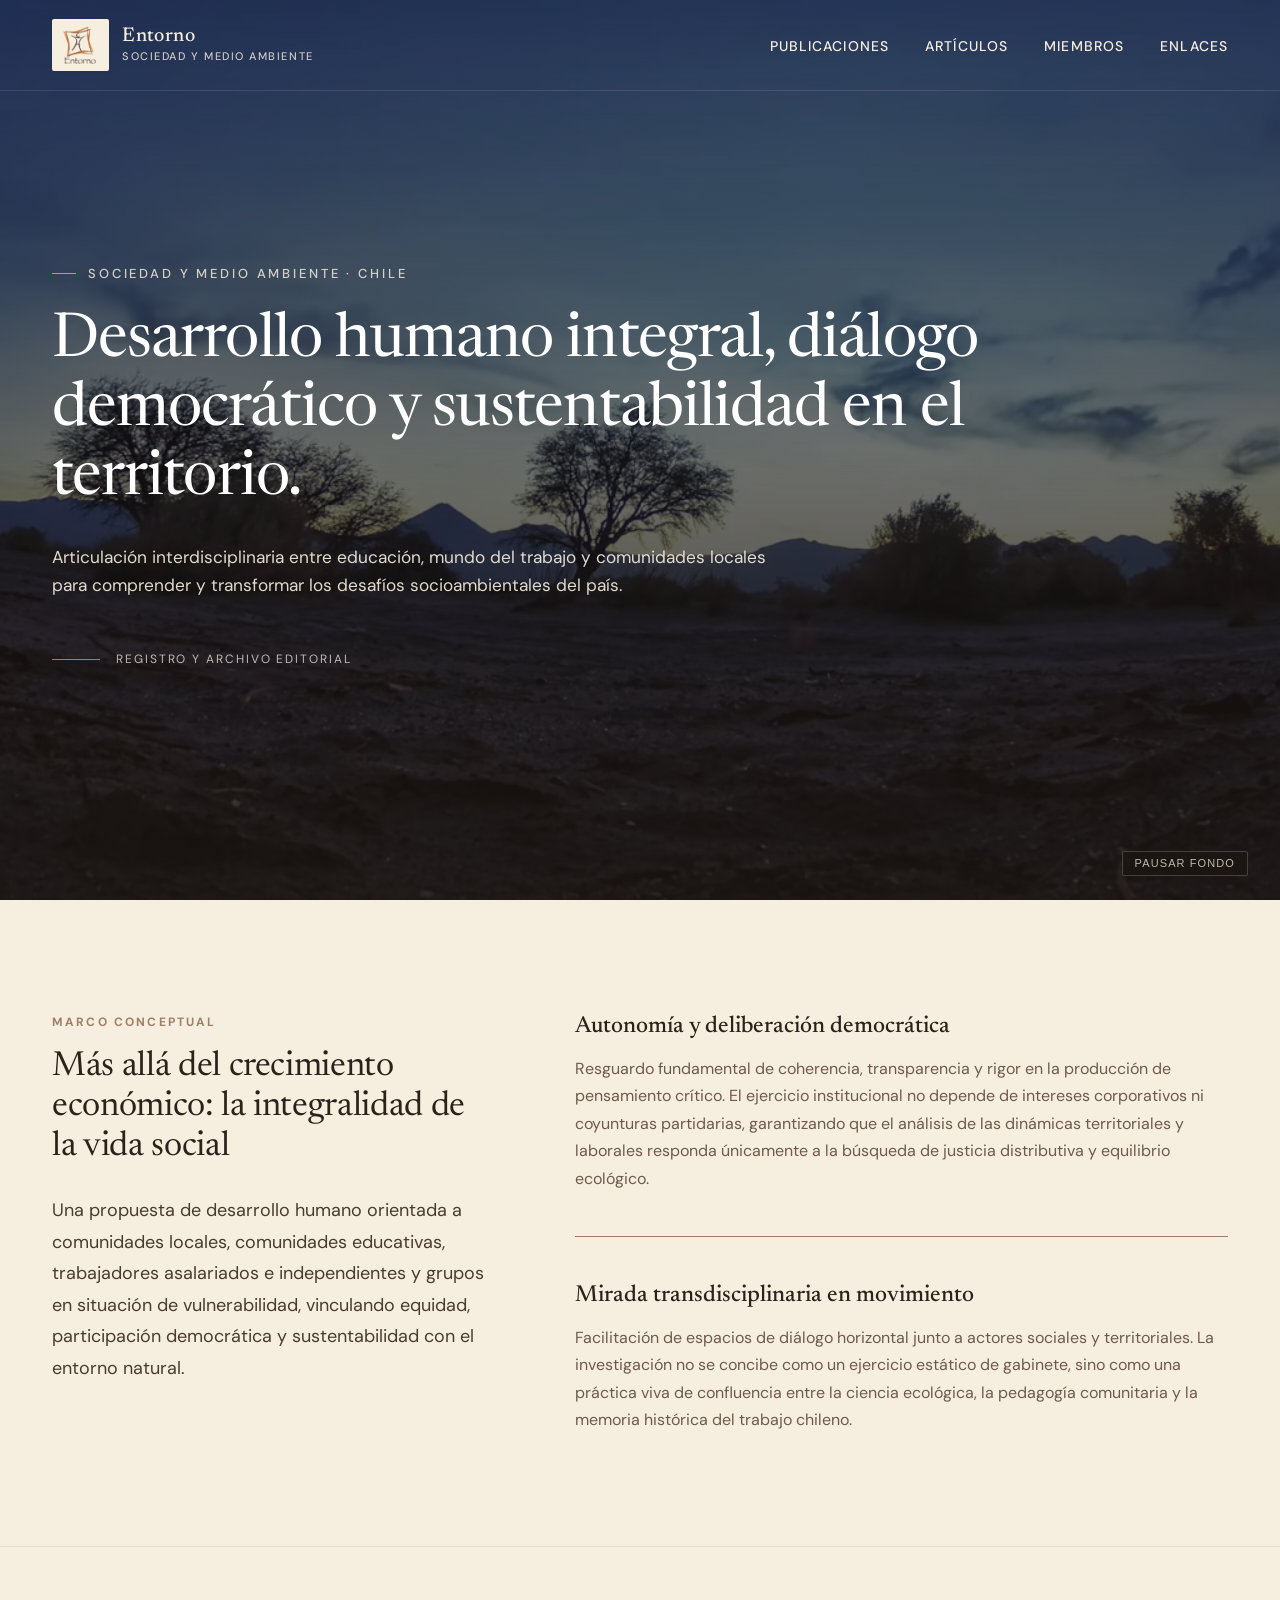
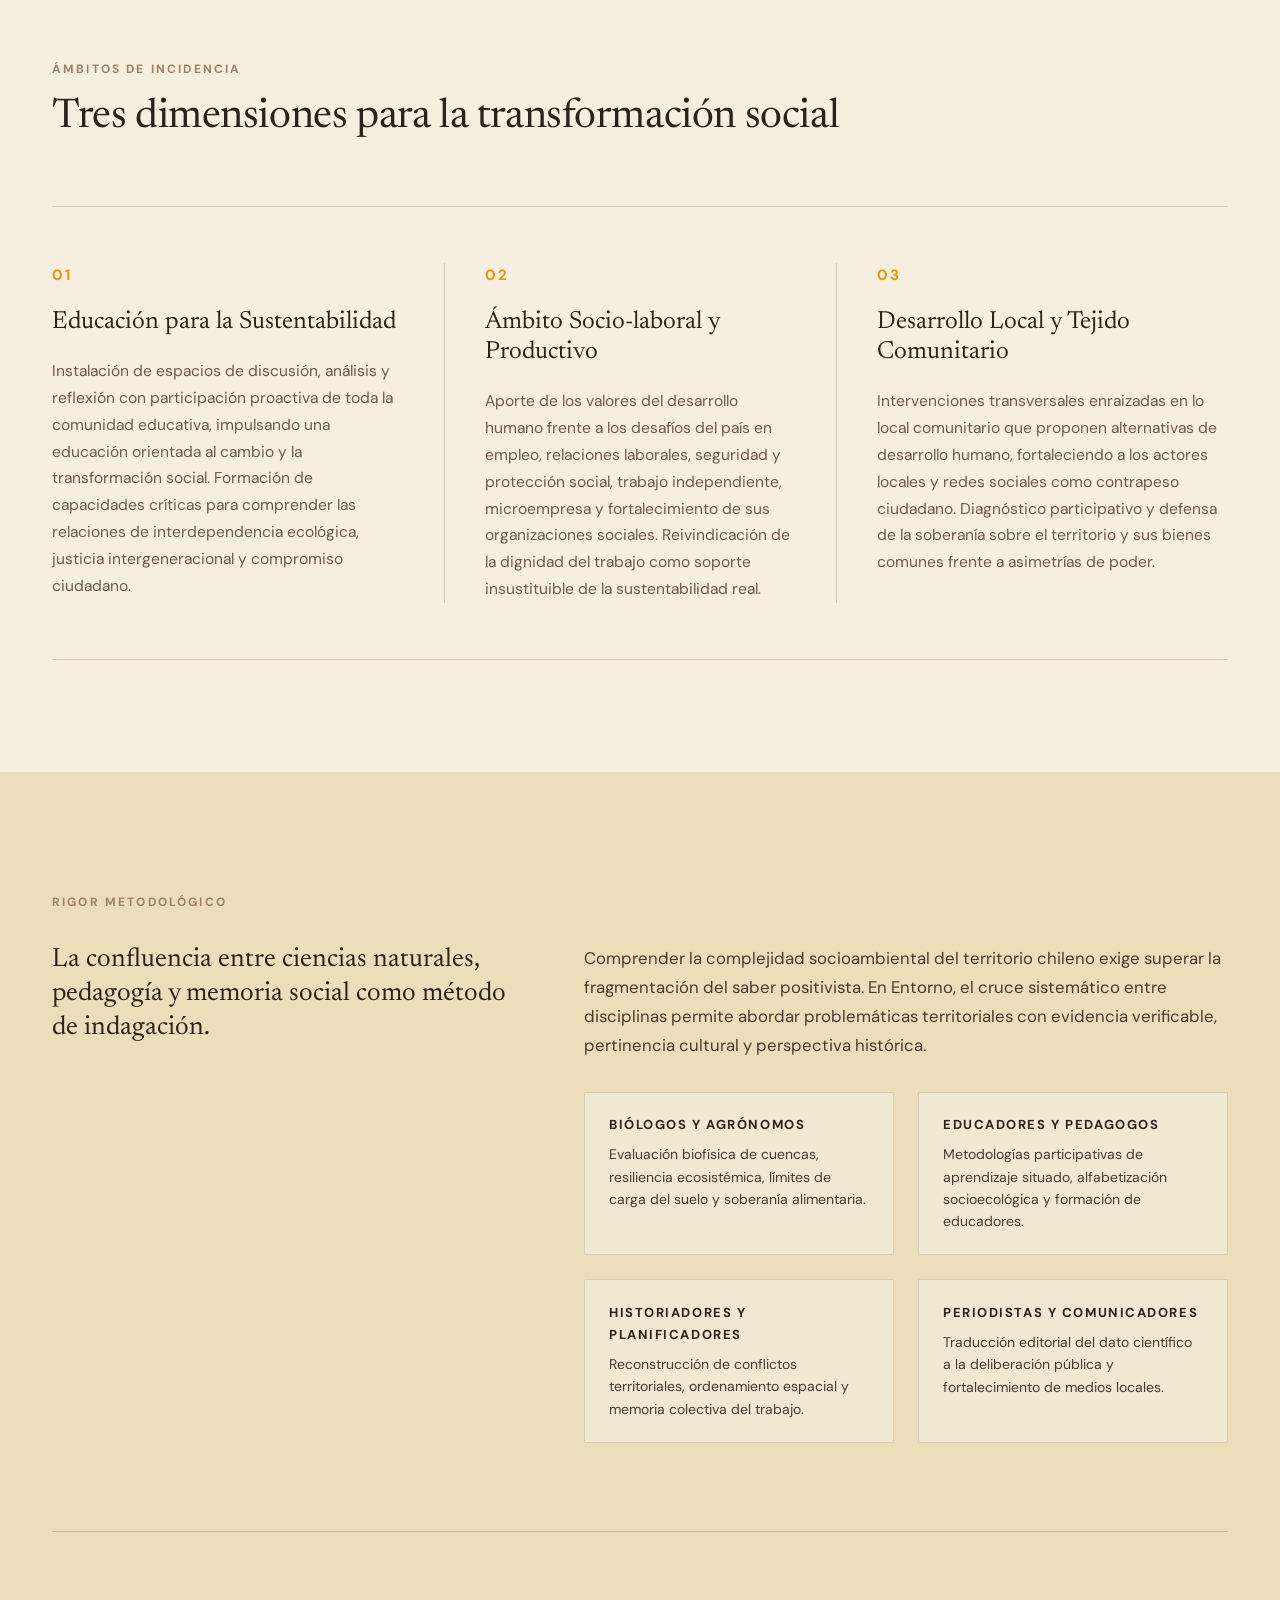
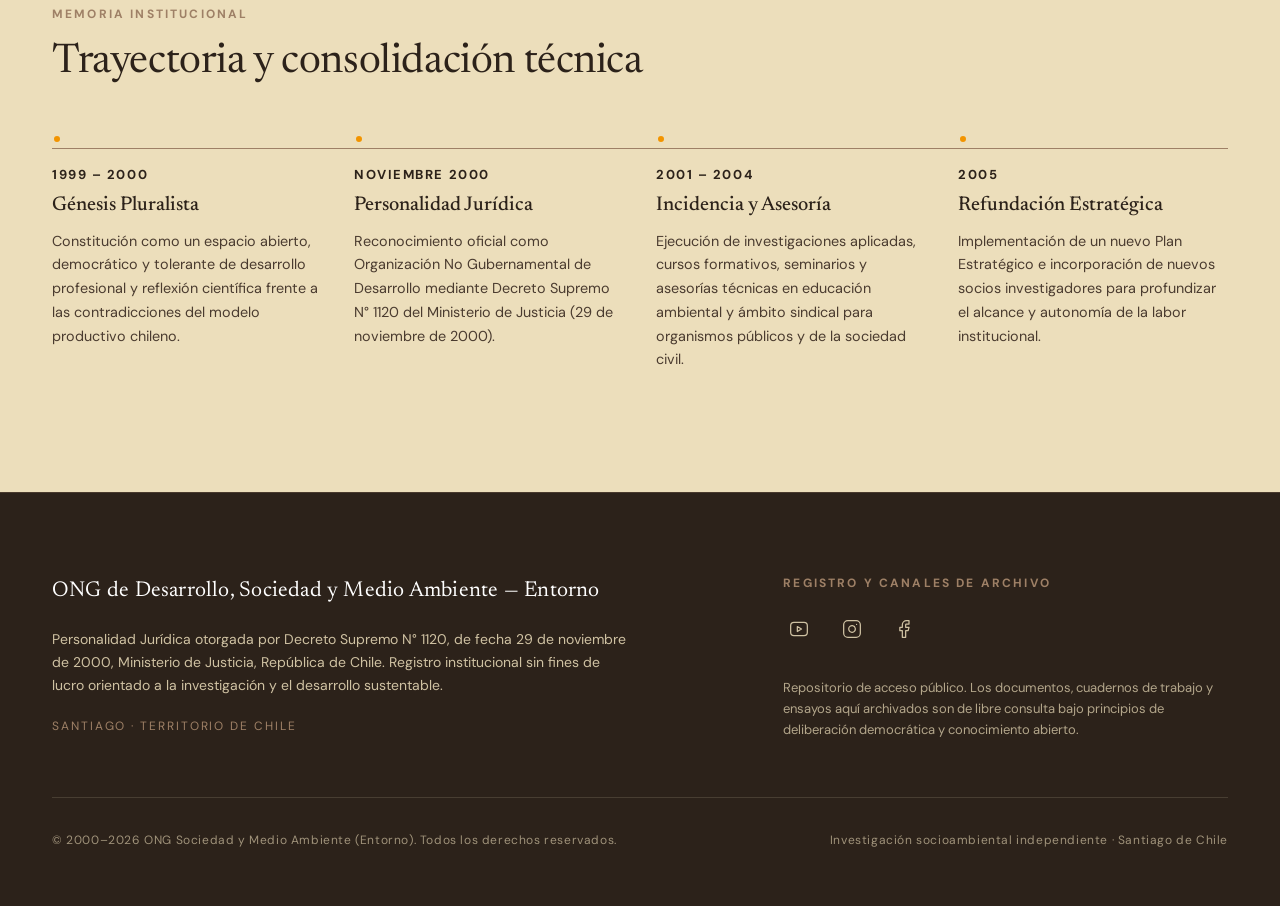
==== commit 64521de1: "refactor: actualizacion de iconos vectoriales en colofon, ajuste de navegacion movil, limpieza de es" ====
--- a/index.html
+++ b/index.html
@@ -50,7 +50,7 @@
     <!-- ACTO I: APERTURA ATMOSFÉRICA (HERO 100svh) -->
     <section class="seccion-hero" aria-label="Apertura institucional">
       <div class="hero-video-contenedor">
-        <video class="hero-video" autoplay muted loop playsinline poster="">
+        <video class="hero-video" autoplay muted loop playsinline>
           <source src="videos/san-pedro.webm" type="video/webm">
           Su navegador no soporta la reproducción de video HTML5.
         </video>
@@ -172,7 +172,7 @@
               </h2>
             </div>
             <div>
-              <p style="font-size: 1.05rem; line-height: 1.72; color: var(--tinta-secundaria); margin-bottom: 2rem;">
+              <p class="texto-convergencia-cuerpo">
                 Comprender la complejidad socioambiental del territorio chileno exige superar la fragmentación del saber positivista. En Entorno, el cruce sistemático entre disciplinas permite abordar problemáticas territoriales con evidencia verificable, pertinencia cultural y perspectiva histórica.
               </p>
 
@@ -201,7 +201,7 @@
         <!-- Bloque Inferior: Línea de Tiempo Institucional -->
         <div class="bloque-trayectoria">
           <span class="sobretitulo-editorial">MEMORIA INSTITUCIONAL</span>
-          <h2 class="titulo-seccion" style="margin-bottom: 1rem;">
+          <h2 class="titulo-seccion titulo-trayectoria">
             Trayectoria y consolidación técnica
           </h2>
 
@@ -272,17 +272,30 @@
         <!-- Derecha: Enlaces textuales sobrios a registros y archivo -->
         <div class="colofon-archivo">
           <span class="colofon-archivo-titulo">Registro y Canales de Archivo</span>
-          <ul class="colofon-enlaces-lista">
+          <ul class="colofon-enlaces-lista colofon-iconos">
             <li>
-              <a href="https://www.youtube.com" target="_blank" rel="noopener noreferrer" class="colofon-enlace">YouTube</a>
+              <a href="https://www.youtube.com" target="_blank" rel="noopener noreferrer" class="colofon-enlace-icono" aria-label="Canal de YouTube de ONG Entorno">
+                <svg viewBox="0 0 24 24" width="20" height="20" fill="none" stroke="currentColor" stroke-width="1.5" stroke-linecap="round" stroke-linejoin="round" aria-hidden="true">
+                  <rect x="2" y="4" width="20" height="16" rx="4" ry="4"></rect>
+                  <polygon points="10 9 15 12 10 15 10 9"></polygon>
+                </svg>
+              </a>
             </li>
-            <li class="colofon-separador-textual" aria-hidden="true">·</li>
             <li>
-              <a href="https://www.instagram.com" target="_blank" rel="noopener noreferrer" class="colofon-enlace">Instagram</a>
+              <a href="https://www.instagram.com" target="_blank" rel="noopener noreferrer" class="colofon-enlace-icono" aria-label="Perfil de Instagram de ONG Entorno">
+                <svg viewBox="0 0 24 24" width="20" height="20" fill="none" stroke="currentColor" stroke-width="1.5" stroke-linecap="round" stroke-linejoin="round" aria-hidden="true">
+                  <rect x="2" y="2" width="20" height="20" rx="5" ry="5"></rect>
+                  <path d="M16 11.37A4 4 0 1 1 12.63 8 4 4 0 0 1 16 11.37z"></path>
+                  <line x1="17.5" y1="6.5" x2="17.51" y2="6.5"></line>
+                </svg>
+              </a>
             </li>
-            <li class="colofon-separador-textual" aria-hidden="true">·</li>
             <li>
-              <a href="https://www.facebook.com/ongentorno" target="_blank" rel="noopener noreferrer" class="colofon-enlace">Facebook</a>
+              <a href="https://www.facebook.com/ongentorno" target="_blank" rel="noopener noreferrer" class="colofon-enlace-icono" aria-label="Página de Facebook de ONG Entorno">
+                <svg viewBox="0 0 24 24" width="20" height="20" fill="none" stroke="currentColor" stroke-width="1.5" stroke-linecap="round" stroke-linejoin="round" aria-hidden="true">
+                  <path d="M18 2h-3a5 5 0 0 0-5 5v3H7v4h3v8h4v-8h3l1-4h-4V7a1 1 0 0 1 1-1h3z"></path>
+                </svg>
+              </a>
             </li>
           </ul>
           <p class="colofon-declaracion">
--- a/css/estilos.css
+++ b/css/estilos.css
@@ -28,16 +28,16 @@
   --linea-fina: rgba(158, 128, 102, 0.35);
   --linea-suave: rgba(158, 128, 102, 0.18);
   --linea-oscura: rgba(44, 34, 26, 0.2);
-  --nav-scrolled-bg: rgba(246, 239, 224, 0.94);
+  --bg-nav-desplazado: rgba(246, 239, 224, 0.94);
   --placa-borde: rgba(158, 128, 102, 0.28);
 
   /* Tipografía */
-  --font-serif: 'Newsreader', Georgia, Garamond, serif;
-  --font-sans: 'DM Sans', -apple-system, BlinkMacSystemFont, 'Segoe UI', Roboto, Helvetica, Arial, sans-serif;
+  --fuente-serif: 'Newsreader', Georgia, Garamond, serif;
+  --fuente-sans: 'DM Sans', -apple-system, BlinkMacSystemFont, 'Segoe UI', Roboto, Helvetica, Arial, sans-serif;
 
   /* Contenedores y ritmos espaciales */
-  --container-ancho: 1240px;
-  --container-pad: 2rem;
+  --ancho-contenedor: 1240px;
+  --relleno-contenedor: 2rem;
   --nav-altura: 78px;
   --transicion-base: 0.35s cubic-bezier(0.16, 1, 0.3, 1);
 }
@@ -60,7 +60,7 @@
 body {
   background-color: var(--bg-papel);
   color: var(--tinta-oscura);
-  font-family: var(--font-sans);
+  font-family: var(--fuente-sans);
   font-size: 1.0625rem;
   line-height: 1.68;
   font-weight: 400;
@@ -84,11 +84,11 @@
 /* Contenedor centralizado */
 .contenedor {
   width: 100%;
-  max-width: var(--container-ancho);
+  max-width: var(--ancho-contenedor);
   margin-left: auto;
   margin-right: auto;
-  padding-left: var(--container-pad);
-  padding-right: var(--container-pad);
+  padding-left: var(--relleno-contenedor);
+  padding-right: var(--relleno-contenedor);
 }
 
 /* Enlace accesible para saltar al contenido principal */
@@ -170,7 +170,7 @@
 }
 
 .sigla-entorno {
-  font-family: var(--font-serif);
+  font-family: var(--fuente-serif);
   font-size: 1.25rem;
   font-weight: 500;
   line-height: 1.1;
@@ -194,7 +194,7 @@
 }
 
 .nav-enlace {
-  font-family: var(--font-sans);
+  font-family: var(--fuente-sans);
   font-size: 0.875rem;
   font-weight: 500;
   text-transform: uppercase;
@@ -251,7 +251,7 @@
 
 /* Estado camaleónico activado al scroll (o por defecto en páginas internas) */
 .header-scrolled {
-  background-color: var(--nav-scrolled-bg);
+  background-color: var(--bg-nav-desplazado);
   backdrop-filter: blur(10px);
   -webkit-backdrop-filter: blur(10px);
   border-bottom: 1px solid var(--linea-fina);
@@ -357,7 +357,7 @@
 }
 
 .hero-sobretitulo {
-  font-family: var(--font-sans);
+  font-family: var(--fuente-sans);
   font-size: 0.8125rem;
   font-weight: 500;
   text-transform: uppercase;
@@ -378,7 +378,7 @@
 }
 
 .hero-titular {
-  font-family: var(--font-serif);
+  font-family: var(--fuente-serif);
   font-weight: 400;
   font-size: clamp(2.25rem, 4.8vw, 4.25rem);
   line-height: 1.12;
@@ -395,7 +395,7 @@
 }
 
 .hero-bajada {
-  font-family: var(--font-sans);
+  font-family: var(--fuente-sans);
   font-size: clamp(1.0625rem, 1.35vw, 1.25rem);
   font-weight: 400;
   line-height: 1.65;
@@ -444,7 +444,7 @@
 .btn-video-control {
   position: absolute;
   bottom: 1.5rem;
-  right: var(--container-pad);
+  right: var(--relleno-contenedor);
   z-index: 3;
   background: rgba(28, 22, 17, 0.6);
   border: 1px solid rgba(246, 239, 224, 0.2);
@@ -493,7 +493,7 @@
 }
 
 .sobretitulo-editorial {
-  font-family: var(--font-sans);
+  font-family: var(--fuente-sans);
   font-size: 0.75rem;
   font-weight: 700;
   text-transform: uppercase;
@@ -504,7 +504,7 @@
 }
 
 .titulo-horizonte {
-  font-family: var(--font-serif);
+  font-family: var(--fuente-serif);
   font-size: clamp(1.85rem, 2.7vw, 2.6rem);
   font-weight: 400;
   line-height: 1.15;
@@ -537,7 +537,7 @@
 }
 
 .titulo-enfoque {
-  font-family: var(--font-serif);
+  font-family: var(--fuente-serif);
   font-size: 1.45rem;
   font-weight: 500;
   line-height: 1.25;
@@ -568,7 +568,7 @@
 }
 
 .titulo-seccion {
-  font-family: var(--font-serif);
+  font-family: var(--fuente-serif);
   font-size: clamp(2rem, 3.2vw, 2.85rem);
   font-weight: 400;
   line-height: 1.14;
@@ -611,7 +611,7 @@
 }
 
 .num-incidencia {
-  font-family: var(--font-sans);
+  font-family: var(--fuente-sans);
   font-size: 0.9375rem;
   font-weight: 700;
   letter-spacing: 0.1em;
@@ -621,7 +621,7 @@
 }
 
 .titulo-incidencia {
-  font-family: var(--font-serif);
+  font-family: var(--fuente-serif);
   font-size: 1.55rem;
   font-weight: 400;
   line-height: 1.22;
@@ -665,11 +665,18 @@
 }
 
 .texto-convergencia-intro {
-  font-family: var(--font-serif);
+  font-family: var(--fuente-serif);
   font-size: 1.65rem;
   font-weight: 400;
   line-height: 1.28;
   color: var(--tinta-oscura);
+}
+
+.texto-convergencia-cuerpo {
+  font-size: 1.05rem;
+  line-height: 1.72;
+  color: var(--tinta-secundaria);
+  margin-bottom: 2rem;
 }
 
 .disciplinas-mosaico {
@@ -692,7 +699,7 @@
 }
 
 .item-disciplina-titulo {
-  font-family: var(--font-sans);
+  font-family: var(--fuente-sans);
   font-size: 0.8125rem;
   font-weight: 700;
   text-transform: uppercase;
@@ -711,6 +718,10 @@
 .bloque-trayectoria {
   border-top: 1px solid var(--linea-oscura);
   padding-top: 4.5rem;
+}
+
+.titulo-trayectoria {
+  margin-bottom: 1rem;
 }
 
 .timeline-editorial {
@@ -755,7 +766,7 @@
 }
 
 .hito-epoca {
-  font-family: var(--font-sans);
+  font-family: var(--fuente-sans);
   font-size: 0.8125rem;
   font-weight: 700;
   text-transform: uppercase;
@@ -766,7 +777,7 @@
 }
 
 .hito-titulo {
-  font-family: var(--font-serif);
+  font-family: var(--fuente-serif);
   font-size: 1.25rem;
   font-weight: 500;
   line-height: 1.25;
@@ -815,7 +826,7 @@
 }
 
 .colofon-nombre-legal {
-  font-family: var(--font-serif);
+  font-family: var(--fuente-serif);
   font-size: 1.35rem;
   font-weight: 400;
   color: #FFFFFF;
@@ -830,7 +841,7 @@
 }
 
 .colofon-ubicacion {
-  font-family: var(--font-sans);
+  font-family: var(--fuente-sans);
   font-size: 0.75rem;
   text-transform: uppercase;
   letter-spacing: 0.16em;
@@ -845,7 +856,7 @@
 }
 
 .colofon-archivo-titulo {
-  font-family: var(--font-sans);
+  font-family: var(--fuente-sans);
   font-size: 0.75rem;
   font-weight: 700;
   text-transform: uppercase;
@@ -859,6 +870,33 @@
   align-items: center;
   gap: 1.5rem;
   list-style: none;
+}
+
+.colofon-enlaces-lista.colofon-iconos {
+  gap: 1.35rem;
+}
+
+.colofon-enlace-icono {
+  display: inline-flex;
+  align-items: center;
+  justify-content: center;
+  color: var(--bg-beige);
+  padding: 0.35rem;
+  opacity: 0.85;
+  transition: color var(--transicion-base),
+              transform var(--transicion-base),
+              opacity var(--transicion-base);
+}
+
+.colofon-enlace-icono svg {
+  display: block;
+}
+
+.colofon-enlace-icono:hover,
+.colofon-enlace-icono:focus-visible {
+  color: var(--naranja-acento);
+  opacity: 1;
+  transform: translateY(-2px);
 }
 
 .colofon-enlace {
@@ -940,7 +978,7 @@
 }
 
 .titular-pagina {
-  font-family: var(--font-serif);
+  font-family: var(--fuente-serif);
   font-size: clamp(2.25rem, 3.8vw, 3.4rem);
   font-weight: 400;
   line-height: 1.15;
@@ -975,7 +1013,7 @@
 }
 
 .etiqueta-filtro-intro {
-  font-family: var(--font-sans);
+  font-family: var(--fuente-sans);
   font-size: 0.75rem;
   font-weight: 700;
   text-transform: uppercase;
@@ -989,7 +1027,7 @@
   border: 1px solid var(--cafe-estructura);
   border-radius: 2px;
   padding: 0.45rem 1rem;
-  font-family: var(--font-sans);
+  font-family: var(--fuente-sans);
   font-size: 0.8125rem;
   font-weight: 500;
   letter-spacing: 0.04em;
@@ -1014,7 +1052,7 @@
   font-size: 0.8125rem;
   color: var(--tinta-atenuada);
   font-style: italic;
-  font-family: var(--font-serif);
+  font-family: var(--fuente-serif);
 }
 
 .lista-publicaciones {
@@ -1048,7 +1086,7 @@
 }
 
 .meta-ano {
-  font-family: var(--font-sans);
+  font-family: var(--fuente-sans);
   font-weight: 700;
   color: var(--naranja-acento);
 }
@@ -1064,7 +1102,7 @@
 }
 
 .titulo-publicacion {
-  font-family: var(--font-serif);
+  font-family: var(--fuente-serif);
   font-size: 1.65rem;
   font-weight: 500;
   line-height: 1.25;
@@ -1099,7 +1137,7 @@
   display: inline-flex;
   align-items: center;
   gap: 0.5rem;
-  font-family: var(--font-sans);
+  font-family: var(--fuente-sans);
   font-size: 0.8125rem;
   font-weight: 700;
   text-transform: uppercase;
@@ -1162,7 +1200,7 @@
 }
 
 .articulo-fecha {
-  font-family: var(--font-sans);
+  font-family: var(--fuente-sans);
   font-weight: 700;
   color: var(--tinta-oscura);
   letter-spacing: 0.06em;
@@ -1178,7 +1216,7 @@
 .articulo-tiempo {
   color: var(--tinta-atenuada);
   font-style: italic;
-  font-family: var(--font-serif);
+  font-family: var(--fuente-serif);
 }
 
 .cuerpo-articulo-col {
@@ -1187,7 +1225,7 @@
 }
 
 .titulo-articulo {
-  font-family: var(--font-serif);
+  font-family: var(--fuente-serif);
   font-size: clamp(1.65rem, 2.4vw, 2.15rem);
   font-weight: 400;
   line-height: 1.2;
@@ -1207,7 +1245,7 @@
   background: transparent;
   border: none;
   color: var(--tinta-oscura);
-  font-family: var(--font-sans);
+  font-family: var(--fuente-sans);
   font-size: 0.8125rem;
   font-weight: 700;
   text-transform: uppercase;
@@ -1256,7 +1294,7 @@
 }
 
 .ensayo-texto blockquote {
-  font-family: var(--font-serif);
+  font-family: var(--fuente-serif);
   font-size: 1.25rem;
   font-style: italic;
   line-height: 1.5;
@@ -1296,14 +1334,14 @@
 }
 
 .nombre-disciplina {
-  font-family: var(--font-serif);
+  font-family: var(--fuente-serif);
   font-size: 1.75rem;
   font-weight: 500;
   color: var(--tinta-oscura);
 }
 
 .codigo-disciplina {
-  font-family: var(--font-sans);
+  font-family: var(--fuente-sans);
   font-size: 0.75rem;
   font-weight: 700;
   letter-spacing: 0.12em;
@@ -1335,7 +1373,7 @@
 }
 
 .nombre-miembro {
-  font-family: var(--font-serif);
+  font-family: var(--fuente-serif);
   font-size: 1.35rem;
   font-weight: 500;
   color: var(--tinta-oscura);
@@ -1343,7 +1381,7 @@
 }
 
 .disciplina-base {
-  font-family: var(--font-sans);
+  font-family: var(--fuente-sans);
   font-size: 0.8125rem;
   font-weight: 700;
   text-transform: uppercase;
@@ -1385,7 +1423,7 @@
 }
 
 .nombre-categoria-red {
-  font-family: var(--font-serif);
+  font-family: var(--fuente-serif);
   font-size: 1.75rem;
   font-weight: 500;
   color: var(--tinta-oscura);
@@ -1414,7 +1452,7 @@
 }
 
 .entidad-ambito {
-  font-family: var(--font-sans);
+  font-family: var(--fuente-sans);
   font-size: 0.6875rem;
   font-weight: 700;
   text-transform: uppercase;
@@ -1424,7 +1462,7 @@
 }
 
 .entidad-nombre {
-  font-family: var(--font-serif);
+  font-family: var(--fuente-serif);
   font-size: 1.25rem;
   font-weight: 500;
   line-height: 1.3;
@@ -1440,7 +1478,7 @@
 }
 
 .entidad-enlace-externo {
-  font-family: var(--font-sans);
+  font-family: var(--fuente-sans);
   font-size: 0.75rem;
   font-weight: 700;
   text-transform: uppercase;
@@ -1503,7 +1541,7 @@
   right: 1.25rem;
   background: transparent;
   border: none;
-  font-family: var(--font-sans);
+  font-family: var(--fuente-sans);
   font-size: 1.25rem;
   line-height: 1;
   color: var(--tinta-atenuada);
@@ -1517,7 +1555,7 @@
 }
 
 .modal-meta-codigo {
-  font-family: var(--font-sans);
+  font-family: var(--fuente-sans);
   font-size: 0.75rem;
   font-weight: 700;
   text-transform: uppercase;
@@ -1527,7 +1565,7 @@
 }
 
 .modal-titulo {
-  font-family: var(--font-serif);
+  font-family: var(--fuente-serif);
   font-size: 1.85rem;
   font-weight: 500;
   line-height: 1.2;
@@ -1569,6 +1607,19 @@
   margin-bottom: 2rem;
 }
 
+.modal-nota-citacion {
+  margin-top: 1rem;
+  font-size: 0.8125rem;
+  color: var(--cafe-estructura);
+}
+
+.modal-aviso-disponibilidad {
+  font-size: 0.75rem;
+  text-transform: uppercase;
+  letter-spacing: 0.1em;
+  color: var(--cafe-estructura);
+}
+
 .modal-acciones {
   display: flex;
   flex-wrap: wrap;
@@ -1586,7 +1637,7 @@
   background-color: var(--tinta-oscura);
   color: var(--bg-papel);
   padding: 0.6rem 1.25rem;
-  font-family: var(--font-sans);
+  font-family: var(--fuente-sans);
   font-size: 0.75rem;
   font-weight: 700;
   text-transform: uppercase;
@@ -1611,15 +1662,15 @@
   }
 
   .nav-lista {
-    position: fixed;
-    top: var(--nav-altura);
+    position: absolute;
+    top: 100%;
     left: 0;
     right: 0;
     background-color: var(--bg-papel);
     border-bottom: 1px solid var(--linea-fina);
     box-shadow: 0 10px 30px rgba(44, 34, 26, 0.1);
     flex-direction: column;
-    padding: 2rem var(--container-pad);
+    padding: 2rem var(--relleno-contenedor);
     gap: 1.5rem;
     align-items: flex-start;
     display: none;
@@ -1692,3 +1743,62 @@
     animation: none;
   }
 }
+
+/* --------------------------------------------------------------------------
+   18. REGLAS DE IMPRESIÓN (Ficha técnica y archivo)
+   -------------------------------------------------------------------------- */
+@media print {
+  .header-editorial,
+  main,
+  .colofon-institucional,
+  .btn-cerrar-modal,
+  .modal-acciones,
+  .skip-link,
+  .btn-video-control,
+  .btn-menu-movil {
+    display: none !important;
+  }
+
+  html, body {
+    background: #FFFFFF !important;
+    color: #000000 !important;
+    font-size: 12pt;
+  }
+
+  .modal-overlay {
+    position: static !important;
+    background: none !important;
+    backdrop-filter: none !important;
+    -webkit-backdrop-filter: none !important;
+    padding: 0 !important;
+    opacity: 1 !important;
+    visibility: visible !important;
+    display: block !important;
+  }
+
+  .modal-documento {
+    background: #FFFFFF !important;
+    color: #000000 !important;
+    border: 1px solid #999999 !important;
+    box-shadow: none !important;
+    max-width: 100% !important;
+    max-height: none !important;
+    overflow: visible !important;
+    padding: 1.5cm !important;
+    page-break-inside: avoid;
+  }
+
+  .modal-meta-codigo,
+  .modal-titulo,
+  .modal-ficha-item span,
+  .modal-ficha-item p,
+  .modal-resumen-editorial,
+  .modal-nota-citacion {
+    color: #000000 !important;
+  }
+
+  .modal-ficha-tecnica {
+    border-top: 1pt solid #000000 !important;
+    border-bottom: 1pt solid #000000 !important;
+  }
+}
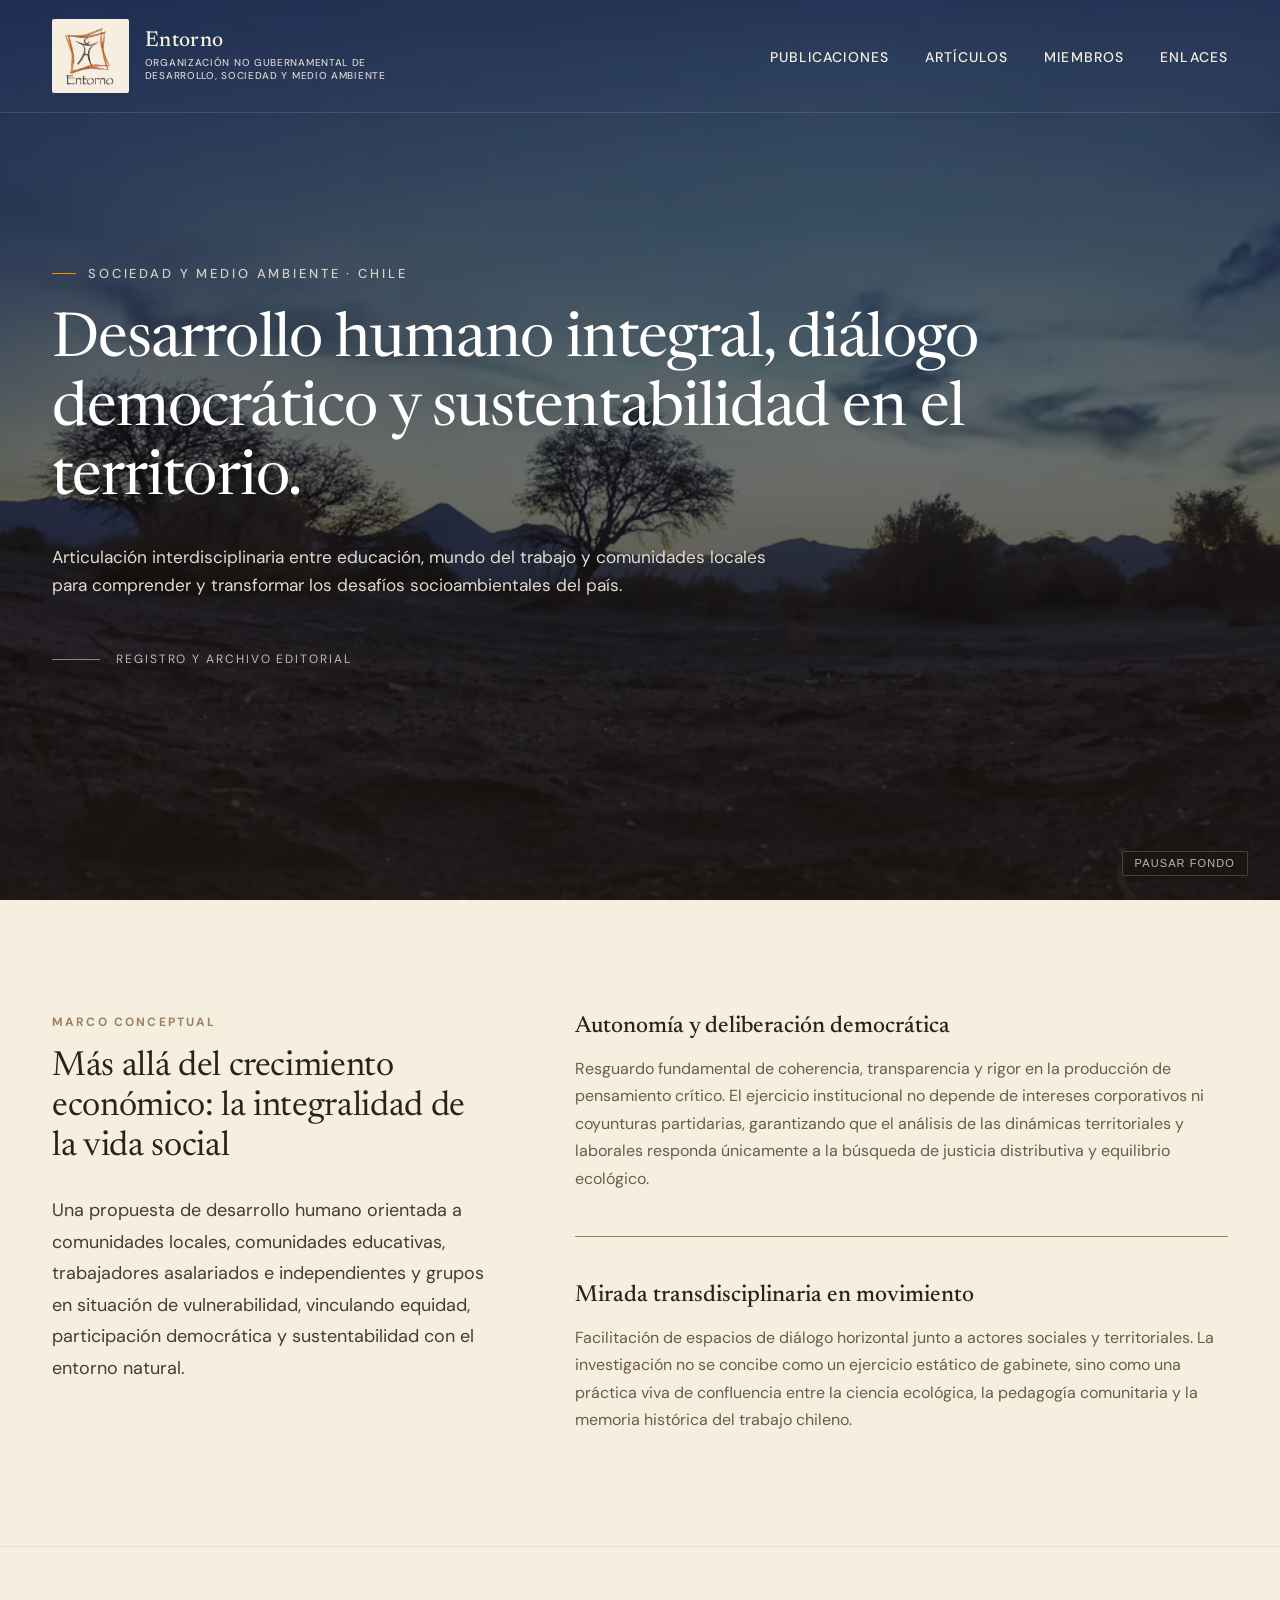
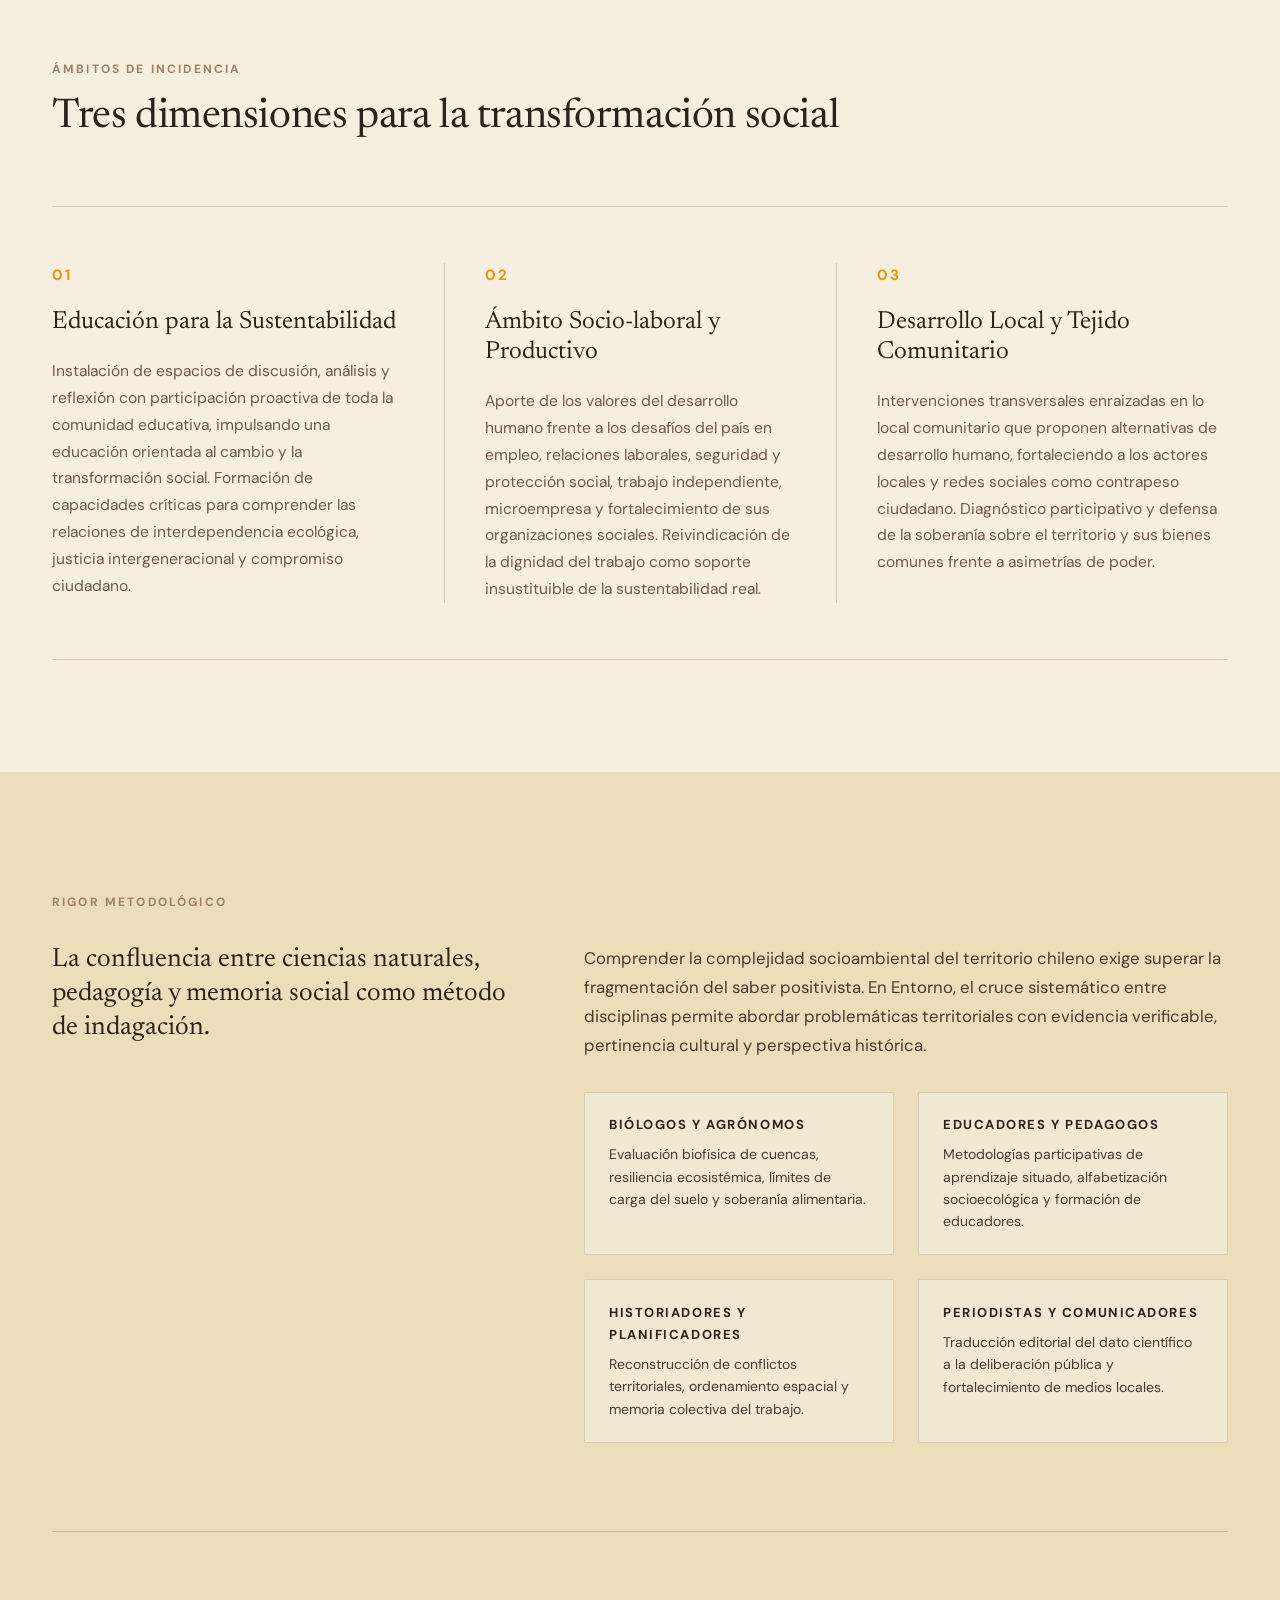
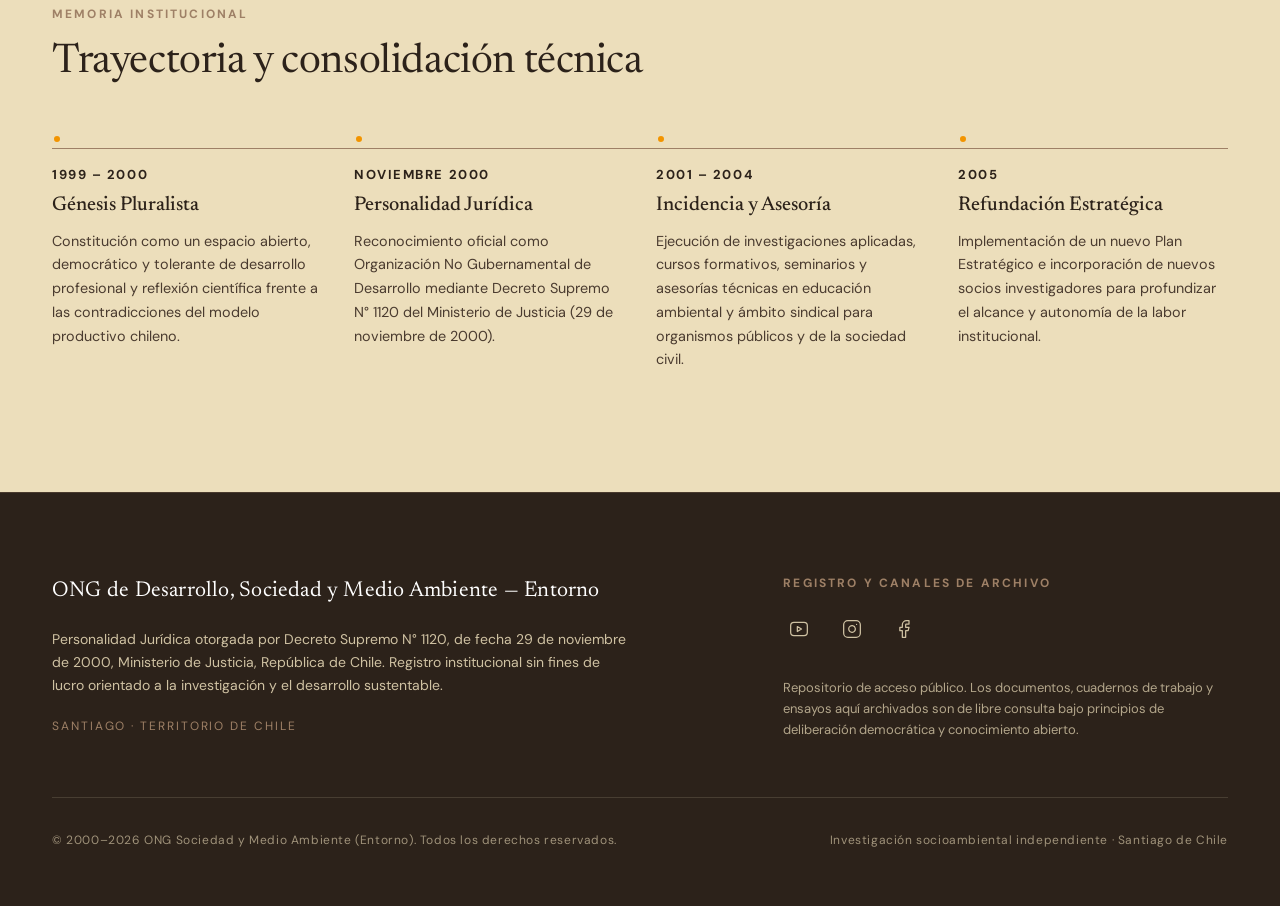
==== commit 6278a28c: "feat: ampliacion de logotipo institucional y denominacion completa en cabecera" ====
--- a/index.html
+++ b/index.html
@@ -15,13 +15,13 @@
   <!-- NAVEGACIÓN STICKY CAMALEÓNICA -->
   <header class="header-editorial header-hero" role="banner">
     <div class="contenedor nav-inner">
-      <a href="index.html" class="nav-marca" aria-label="Entorno - Sociedad y Medio Ambiente Chile, ir al inicio">
+      <a href="index.html" class="nav-marca" aria-label="Entorno - Organización No Gubernamental de Desarrollo, Sociedad y Medio Ambiente, ir al inicio">
         <div class="placa-logo">
-          <img src="imagenes/logo.png" alt="Logotipo Entorno Sociedad y Medio Ambiente" class="logo-entorno" width="38" height="42">
+          <img src="imagenes/logo.png" alt="Logotipo Entorno - Organización No Gubernamental de Desarrollo, Sociedad y Medio Ambiente" class="logo-entorno" width="53" height="58">
         </div>
         <div class="nombre-institucional">
           <span class="sigla-entorno">Entorno</span>
-          <span class="leyenda-entorno">Sociedad y Medio Ambiente</span>
+          <span class="leyenda-entorno">Organización No Gubernamental de Desarrollo, Sociedad y Medio Ambiente</span>
         </div>
       </a>
 
--- a/css/estilos.css
+++ b/css/estilos.css
@@ -139,7 +139,7 @@
 .nav-marca {
   display: inline-flex;
   align-items: center;
-  gap: 0.85rem;
+  gap: 1rem;
   text-decoration: none;
 }
 
@@ -149,7 +149,7 @@
   justify-content: center;
   background-color: var(--bg-papel);
   border-radius: 2px;
-  padding: 6px 10px;
+  padding: 7px 11px;
   border: 1px solid var(--placa-borde);
   box-shadow: 0 1px 3px rgba(44, 34, 26, 0.08);
   transition: background-color var(--transicion-base),
@@ -158,10 +158,10 @@
 }
 
 .logo-entorno {
-  height: 38px;
+  height: 58px;
   width: auto;
   display: block;
-  transition: filter var(--transicion-base);
+  transition: height var(--transicion-base), filter var(--transicion-base);
 }
 
 .nombre-institucional {
@@ -171,18 +171,21 @@
 
 .sigla-entorno {
   font-family: var(--fuente-serif);
-  font-size: 1.25rem;
+  font-size: 1.35rem;
   font-weight: 500;
   line-height: 1.1;
   letter-spacing: 0.02em;
+  margin-bottom: 0.2rem;
 }
 
 .leyenda-entorno {
-  font-size: 0.6875rem;
-  text-transform: uppercase;
-  letter-spacing: 0.14em;
+  font-size: 0.625rem;
+  text-transform: uppercase;
+  letter-spacing: 0.07em;
+  line-height: 1.28;
   font-weight: 500;
-  opacity: 0.8;
+  opacity: 0.85;
+  max-width: 280px;
 }
 
 /* Lista de navegación */
@@ -264,10 +267,11 @@
   background-color: transparent;
   border-color: transparent;
   box-shadow: none;
-  padding: 2px 4px;
+  padding: 3px 6px;
 }
 
 .header-scrolled .logo-entorno {
+  height: 48px;
   /* Fusión invisible de su fondo blanco con el papel */
   mix-blend-mode: multiply;
 }
@@ -1656,9 +1660,23 @@
 /* --------------------------------------------------------------------------
    16. RESPONSIVE DESIGN (Mobile First & Breakpoints)
    -------------------------------------------------------------------------- */
+@media (max-width: 1080px) {
+  .leyenda-entorno {
+    display: none;
+  }
+}
+
 @media (max-width: 860px) {
   .btn-menu-movil {
     display: flex;
+  }
+
+  .logo-entorno {
+    height: 46px;
+  }
+
+  .header-scrolled .logo-entorno {
+    height: 42px;
   }
 
   .nav-lista {
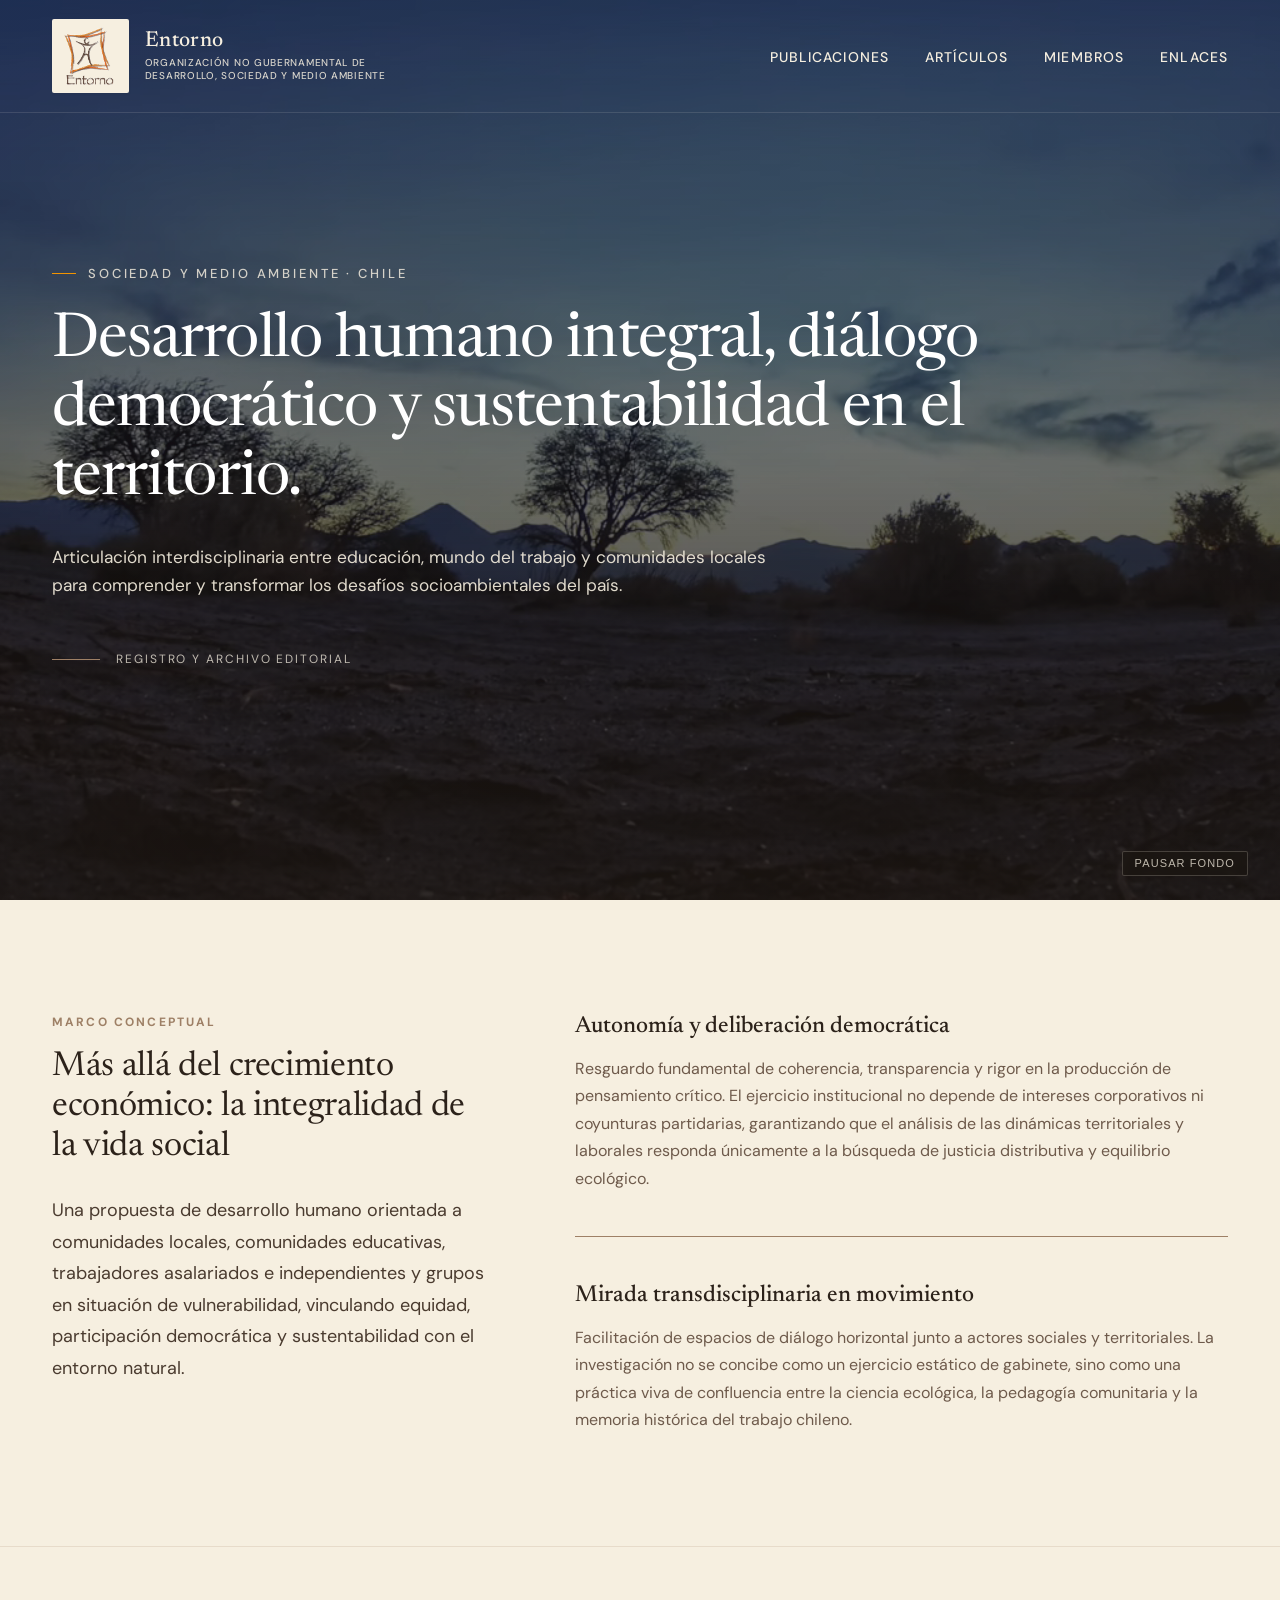
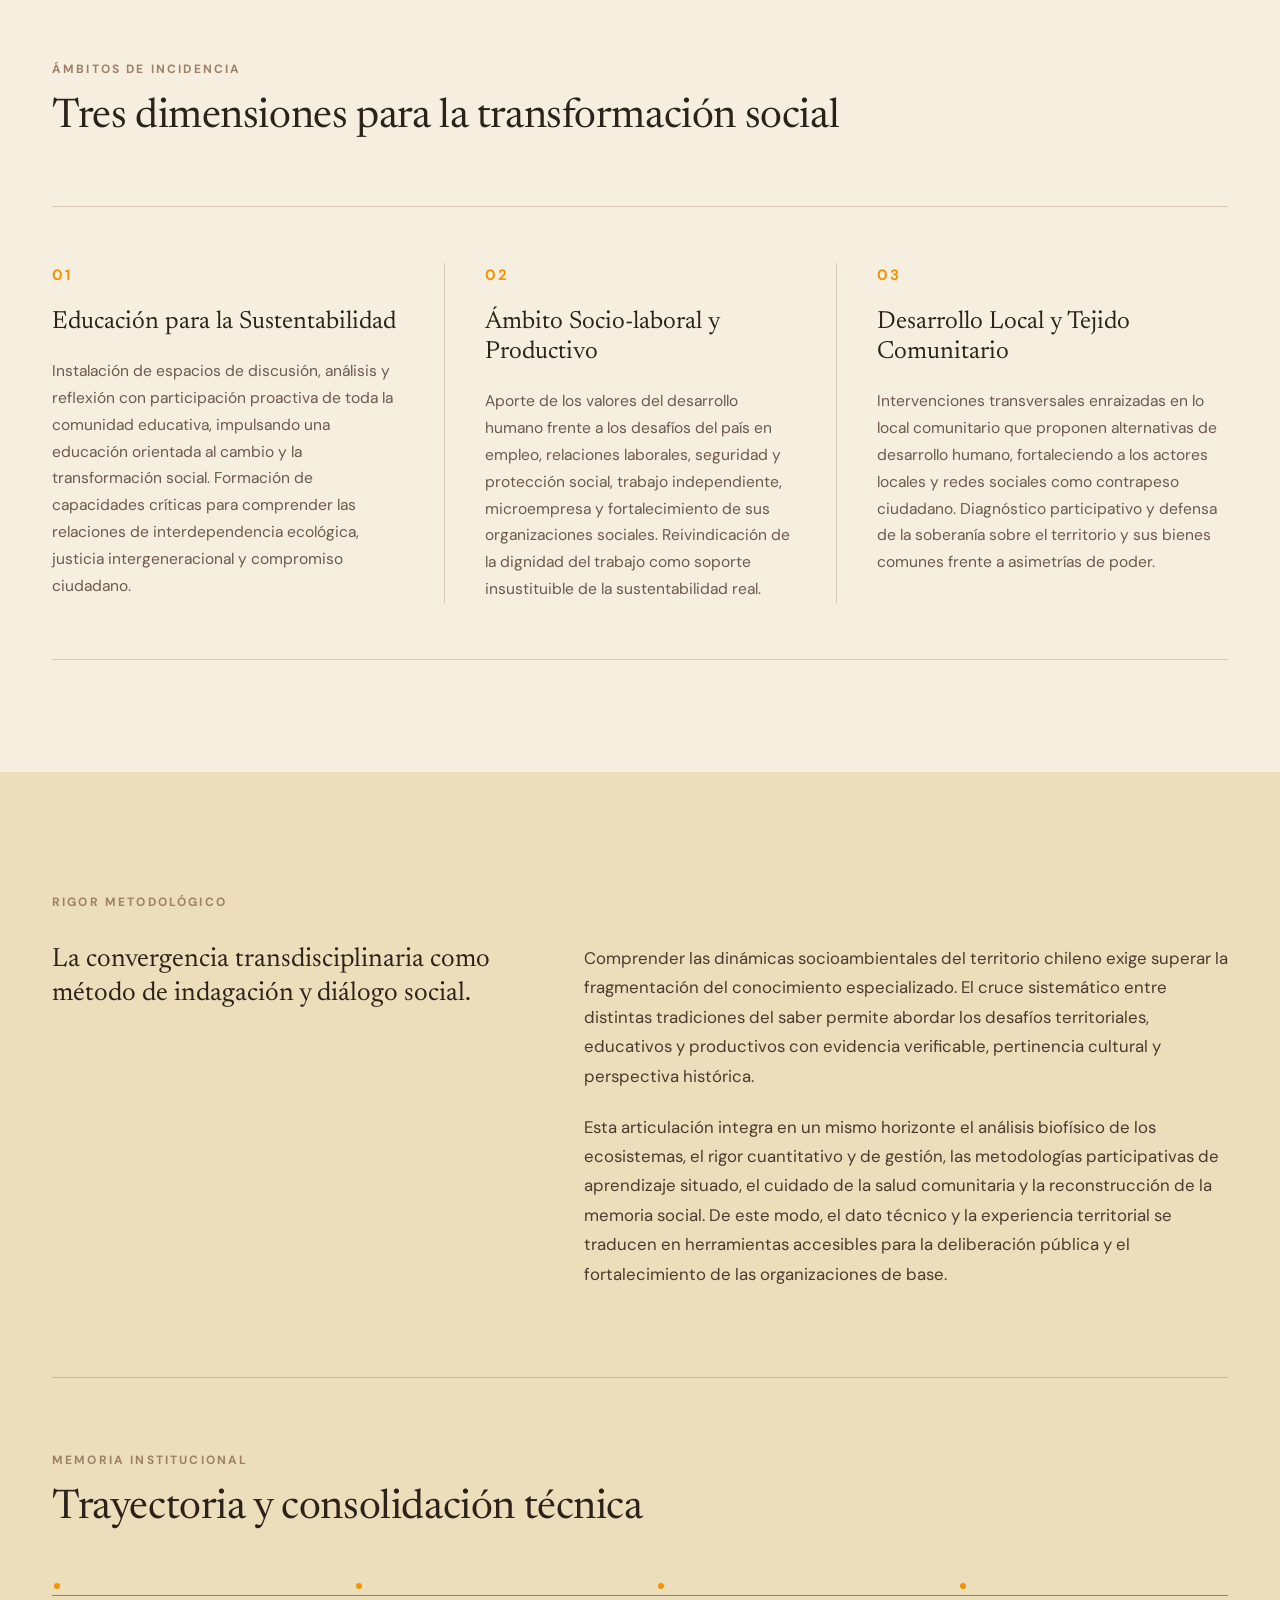
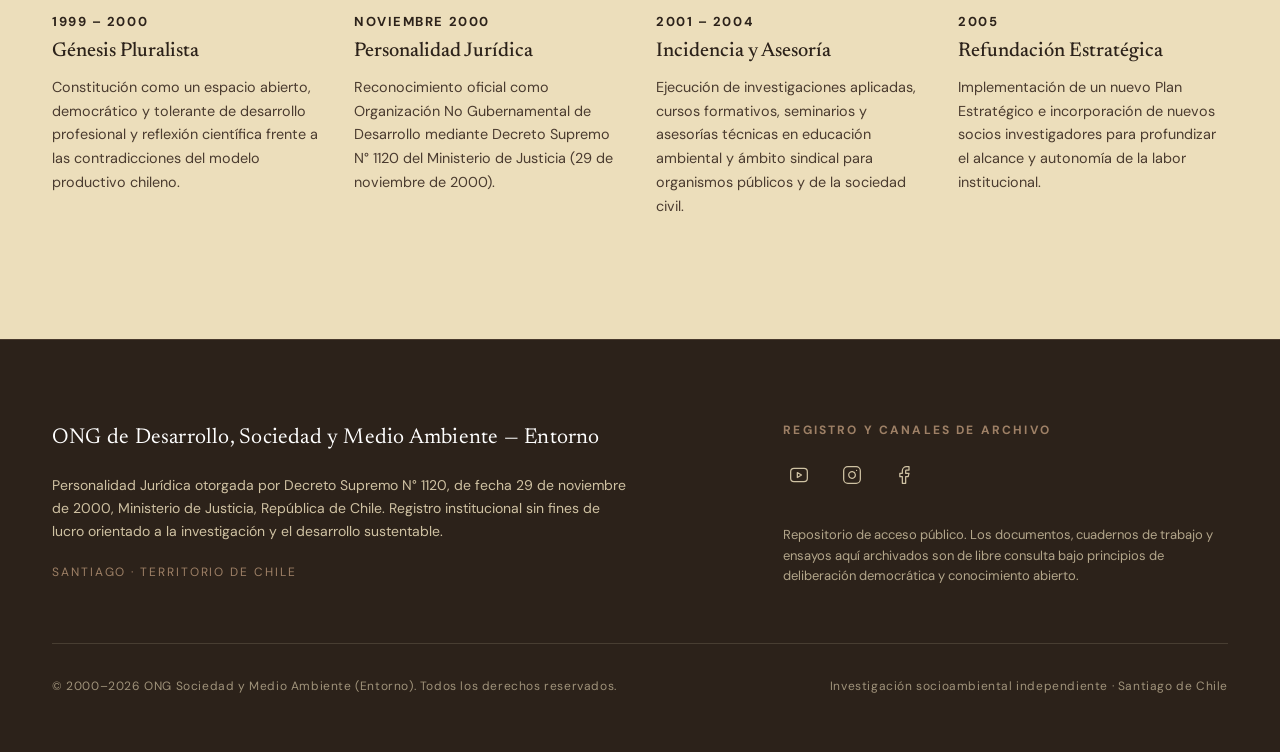
==== commit f4e0e9d7: "refactor(historia): reemplaza grilla de especialidades por bloque narrativo transdisciplinario - Sus" ====
--- a/index.html
+++ b/index.html
@@ -168,32 +168,16 @@
           <div class="grid-convergencia">
             <div>
               <h2 id="titulo-historia" class="texto-convergencia-intro">
-                La confluencia entre ciencias naturales, pedagogía y memoria social como método de indagación.
+                La convergencia transdisciplinaria como método de indagación y diálogo social.
               </h2>
             </div>
-            <div>
-              <p class="texto-convergencia-cuerpo">
-                Comprender la complejidad socioambiental del territorio chileno exige superar la fragmentación del saber positivista. En Entorno, el cruce sistemático entre disciplinas permite abordar problemáticas territoriales con evidencia verificable, pertinencia cultural y perspectiva histórica.
-              </p>
-
-              <div class="disciplinas-mosaico">
-                <div class="item-disciplina">
-                  <h3 class="item-disciplina-titulo">Biólogos y Agrónomos</h3>
-                  <p class="item-disciplina-desc">Evaluación biofísica de cuencas, resiliencia ecosistémica, límites de carga del suelo y soberanía alimentaria.</p>
-                </div>
-                <div class="item-disciplina">
-                  <h3 class="item-disciplina-titulo">Educadores y Pedagogos</h3>
-                  <p class="item-disciplina-desc">Metodologías participativas de aprendizaje situado, alfabetización socioecológica y formación de educadores.</p>
-                </div>
-                <div class="item-disciplina">
-                  <h3 class="item-disciplina-titulo">Historiadores y Planificadores</h3>
-                  <p class="item-disciplina-desc">Reconstrucción de conflictos territoriales, ordenamiento espacial y memoria colectiva del trabajo.</p>
-                </div>
-                <div class="item-disciplina">
-                  <h3 class="item-disciplina-titulo">Periodistas y Comunicadores</h3>
-                  <p class="item-disciplina-desc">Traducción editorial del dato científico a la deliberación pública y fortalecimiento de medios locales.</p>
-                </div>
-              </div>
+            <div class="cuerpo-convergencia">
+              <p>
+                Comprender las dinámicas socioambientales del territorio chileno exige superar la fragmentación del conocimiento especializado. El cruce sistemático entre distintas tradiciones del saber permite abordar los desafíos territoriales, educativos y productivos con evidencia verificable, pertinencia cultural y perspectiva histórica.
+              </p>
+              <p>
+                Esta articulación integra en un mismo horizonte el análisis biofísico de los ecosistemas, el rigor cuantitativo y de gestión, las metodologías participativas de aprendizaje situado, el cuidado de la salud comunitaria y la reconstrucción de la memoria social. De este modo, el dato técnico y la experiencia territorial se traducen en herramientas accesibles para la deliberación pública y el fortalecimiento de las organizaciones de base.
+              </p>
             </div>
           </div>
         </div>
--- a/css/estilos.css
+++ b/css/estilos.css
@@ -676,46 +676,15 @@
   color: var(--tinta-oscura);
 }
 
-.texto-convergencia-cuerpo {
+.cuerpo-convergencia p {
   font-size: 1.05rem;
-  line-height: 1.72;
+  line-height: 1.75;
   color: var(--tinta-secundaria);
-  margin-bottom: 2rem;
-}
-
-.disciplinas-mosaico {
-  display: grid;
-  grid-template-columns: 1fr;
-  gap: 1.5rem;
-}
-
-@media (min-width: 640px) {
-  .disciplinas-mosaico {
-    grid-template-columns: 1fr 1fr;
-  }
-}
-
-.item-disciplina {
-  background-color: rgba(246, 239, 224, 0.6);
-  border: 1px solid rgba(158, 128, 102, 0.28);
-  border-radius: 2px;
-  padding: 1.35rem 1.5rem;
-}
-
-.item-disciplina-titulo {
-  font-family: var(--fuente-sans);
-  font-size: 0.8125rem;
-  font-weight: 700;
-  text-transform: uppercase;
-  letter-spacing: 0.12em;
-  color: var(--tinta-oscura);
-  margin-bottom: 0.45rem;
-}
-
-.item-disciplina-desc {
-  font-size: 0.875rem;
-  line-height: 1.6;
-  color: var(--tinta-secundaria);
+  margin-bottom: 1.35rem;
+}
+
+.cuerpo-convergencia p:last-child {
+  margin-bottom: 0;
 }
 
 /* Bloque Inferior: Línea de Tiempo Institucional */
@@ -1324,34 +1293,6 @@
   padding: 3.5rem 0 6rem;
 }
 
-.grupo-disciplinario {
-  margin-bottom: 5rem;
-}
-
-.cabecera-disciplina {
-  display: flex;
-  align-items: baseline;
-  justify-content: space-between;
-  border-bottom: 1px solid var(--cafe-estructura);
-  padding-bottom: 0.85rem;
-  margin-bottom: 2.5rem;
-}
-
-.nombre-disciplina {
-  font-family: var(--fuente-serif);
-  font-size: 1.75rem;
-  font-weight: 500;
-  color: var(--tinta-oscura);
-}
-
-.codigo-disciplina {
-  font-family: var(--fuente-sans);
-  font-size: 0.75rem;
-  font-weight: 700;
-  letter-spacing: 0.12em;
-  color: var(--naranja-acento);
-}
-
 .grid-fichas-miembros {
   display: grid;
   grid-template-columns: 1fr;
@@ -1381,32 +1322,15 @@
   font-size: 1.35rem;
   font-weight: 500;
   color: var(--tinta-oscura);
-  margin-bottom: 0.35rem;
-}
-
-.disciplina-base {
-  font-family: var(--fuente-sans);
-  font-size: 0.8125rem;
-  font-weight: 700;
-  text-transform: uppercase;
-  letter-spacing: 0.08em;
-  color: var(--cafe-estructura);
+  border-bottom: 1px solid var(--linea-suave);
+  padding-bottom: 0.75rem;
   margin-bottom: 1rem;
 }
 
-.linea-investigacion {
+.bio-miembro {
   font-size: 0.9375rem;
   line-height: 1.65;
   color: var(--tinta-secundaria);
-  margin-bottom: 0.85rem;
-}
-
-.rol-incidencia {
-  font-size: 0.8125rem;
-  line-height: 1.55;
-  color: var(--tinta-atenuada);
-  border-top: 1px solid var(--linea-suave);
-  padding-top: 0.75rem;
 }
 
 /* --------------------------------------------------------------------------
